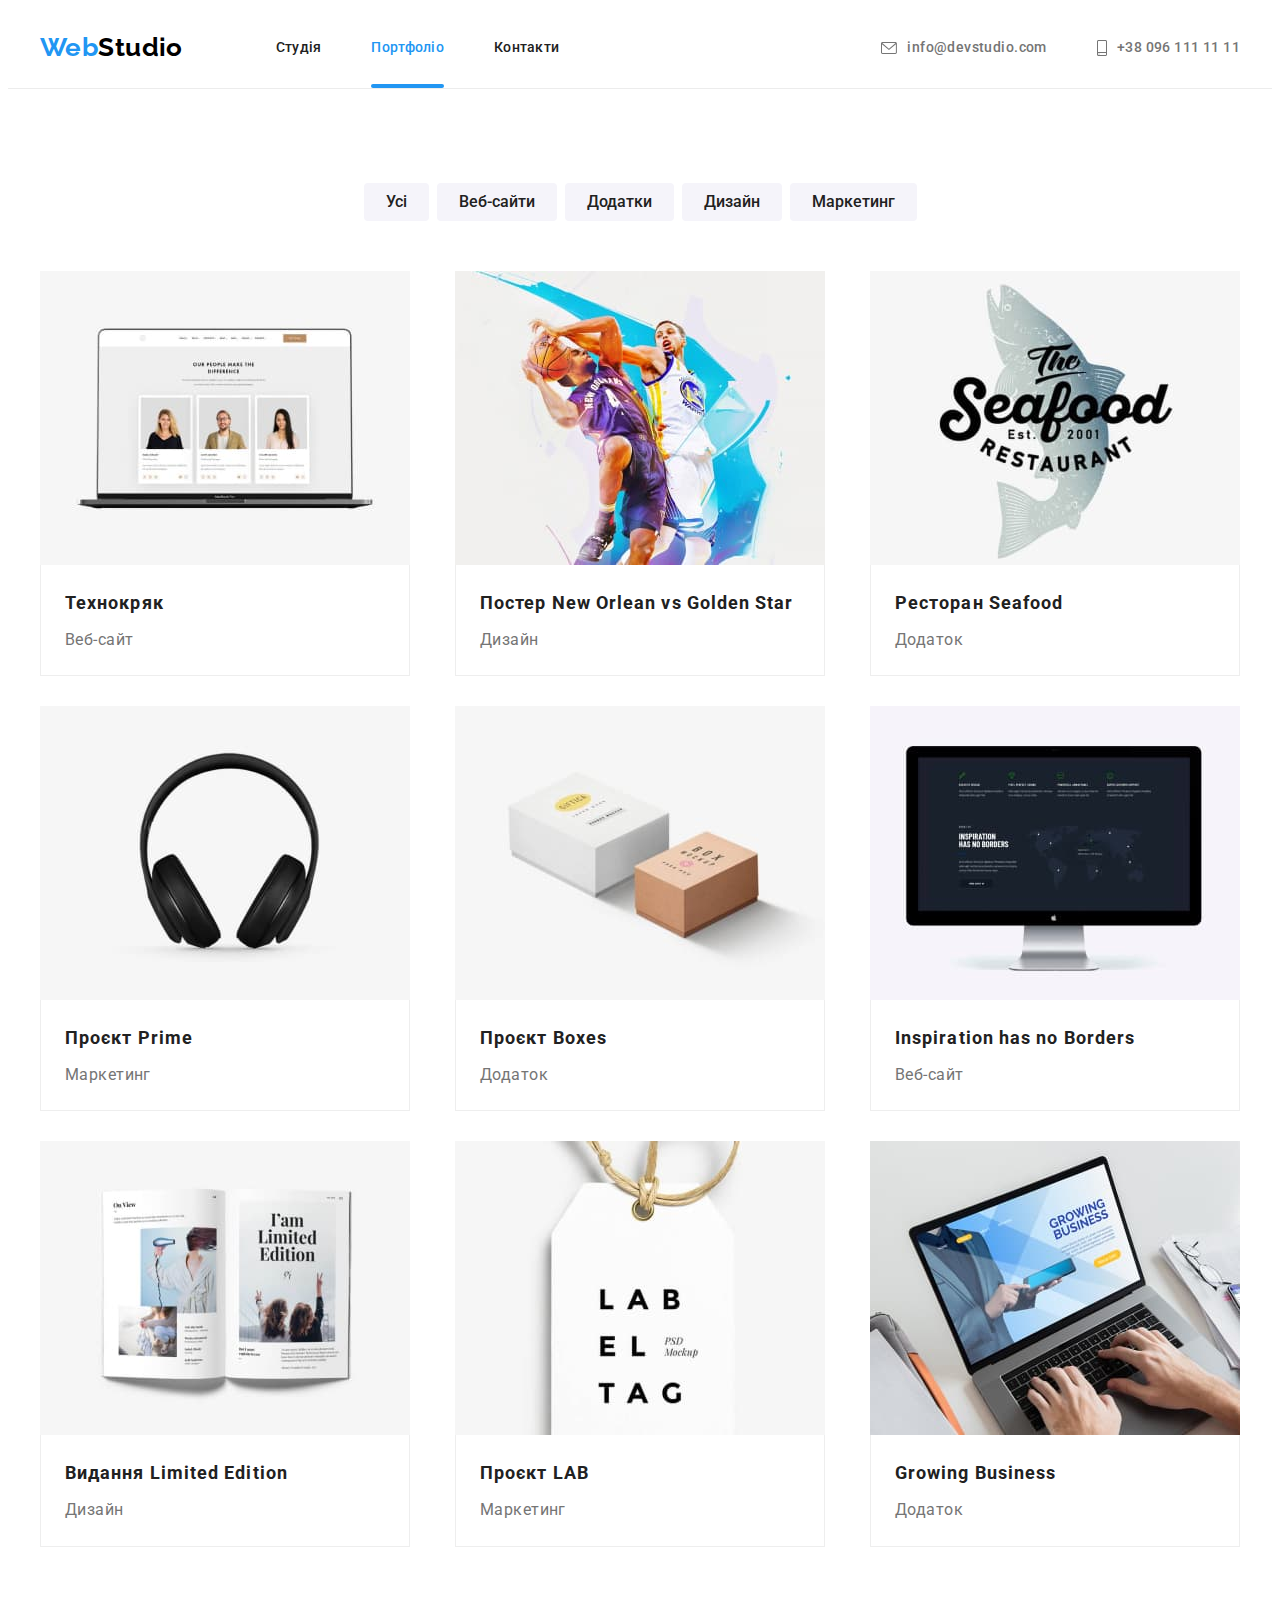
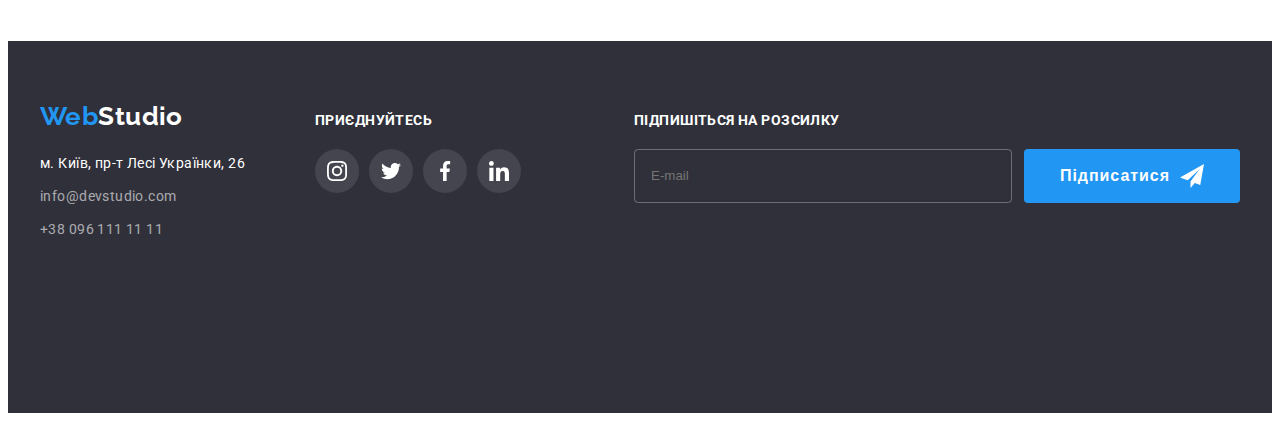
==== portfolio.html @ 254fd41e "Initial commit" ====
<!DOCTYPE html>
<html lang="uk">
<head>
    <meta charset="UTF-8">
    <meta http-equiv="X-UA-Compatible" content="IE=edge">
    <meta name="viewport" content="width=device-width, initial-scale=1.0">
    <title>Portfolio</title>
    <link rel="preconnect" href="https://fonts.googleapis.com">
    <link rel="preconnect" href="https://fonts.gstatic.com" crossorigin>
    <link href="https://fonts.googleapis.com/css2?family=Raleway:wght@700&family=Roboto:wght@400;500;700;900&display=swap"
          rel="stylesheet">
    <link rel="stylesheet" href="https://cdnjs.cloudflare.com/ajax/libs/modern-normalize/1.1.0/modern-normalize.min.css"
          integrity="sha512-wpPYUAdjBVSE4KJnH1VR1HeZfpl1ub8YT/NKx4PuQ5NmX2tKuGu6U/JRp5y+Y8XG2tV+wKQpNHVUX03MfMFn9Q=="
          crossorigin="anonymous" referrerpolicy="no-referrer" />
    <link rel="stylesheet" href="styles/styles.css">
</head>
<body>

    <!-- Шапка -->
    <header class="header">
        <div class="container header-container">
            <nav class="main-nav">
                <a class="nav-link links" href="./index.html">Web<span class="nav-logo">Studio</span></a>
                <ul class="list nav-list">
                    <li class="list-item">
                        <a class="item-link links" href="./index.html">Студія</a>
                    </li>
                    <li class="list-item">
                        <a class="item-link links link-current" href="./portfolio.html"><span class="link-blue">Портфоліо</span></a>
                    </li>
                    <li class="list-item">
                        <a class="item-link links" href="">Контакти</a>
                    </li>
                </ul>
            </nav>
            <ul class="list header-contact">
                <li class="item-contacts">
                    <a class="contacts links" href="mailto:info@devstudio.com">
                        <svg class="contact-icon" width="16" height="12">
                            <use href="./images/icons/icons.svg#envelope"></use>
                        </svg>
                        info@devstudio.com
                    </a>
                </li>
                <li class="item-contacts">
                    <a class="contacts links" href="tel:+380961111111">
                        <svg class="contact-icon" width="10" height="16">
                            <use href="./images/icons/icons.svg#smartphone"></use>
                        </svg>
                        +38 096 111 11 11
                    </a>
                </li>
            </ul>
        </div>
    </header>
    <main>
        <!-- Портфоліо -->
        <section class="section">
            <div class="container">
            <h1 class="hidden-title">Портфоліо</h1>
            <ul class="items-btn list">
                <li class="item-btn"><button type="button" class="btn-portfolio">Усі</button></li>
                <li class="item-btn"><button type="button" class="btn-portfolio">Веб-сайти</button></li>
                <li class="item-btn"><button type="button" class="btn-portfolio">Додатки</button></li>
                <li class="item-btn"><button type="button" class="btn-portfolio">Дизайн</button></li>
                <li class="item-btn"><button type="button" class="btn-portfolio">Маркетинг</button></li>
            </ul>
            <!-- Приклади робіт -->
            <ul class="items-portfolio list">
                <li class="portfolio-item">
                    <a class="link-portfolio links" href="">
                        <div class="container-img">
                     <img class="img-portfolio" src="./images/portfolio/img.jpg" alt="На ноутбуці відкритий веб-сайт, з працівниками" width="370">
                     <div class="overlay">
                        <p class="overlay-text">
                            Ресурс пропонує комплексні пропозиції з різним рівнем функціоналу та сервісів. Все це дозволить відвідувачу отримати вичерпні відомості про компанію чи приватну особу.
                        </p>
                     </div>
                     </div>
                     <div class="container-portfolio">
                     <h2 class="title-portfolio">Технокряк</h2>
                     <p class="text-portfolio">Веб-сайт</p>
                     </div>
                    </a> 
                </li>
                <li class="portfolio-item">
                    <a class="link-portfolio links" href="">
                        <div class="container-img">
                     <img class="img-portfolio" src="./images/portfolio/img-1.jpg" alt="Два баскетболиста" width="370">
                     <div class="overlay">
                        <p class="overlay-text">
                            Ресурс пропонує комплексні пропозиції з різним рівнем функціоналу та сервісів. Все це дозволить відвідувачу отримати вичерпні відомості про компанію чи приватну особу.
                        </p>
                     </div>
                     </div>
                     <div class="container-portfolio">
                         <h2 class="title-portfolio">Постер New Orlean vs Golden Star</h2>
                         <p class="text-portfolio">Дизайн</p>
                     </div>
                    </a>
                </li>
                <li class="portfolio-item">
                    <a class="link-portfolio links" href="">
                        <div class="container-img">
                     <img class="img-portfolio" src="./images/portfolio/img-2.jpg" alt="Логотип ресторана у вигляди риби"  width="370">
                     <div class="overlay">
                        <p class="overlay-text">
                            Ресурс пропонує комплексні пропозиції з різним рівнем функціоналу та сервісів. Все це дозволить відвідувачу отримати вичерпні відомості про компанію чи приватну особу.
                        </p>
                     </div>
                     </div>
                     <div class="container-portfolio">
                     <h2 class="title-portfolio">Ресторан Seafood</h2>
                     <p class="text-portfolio">Додаток</p>
                     </div>
                    </a>
                </li>
                <li class="portfolio-item">
                    <a class="link-portfolio links" href="">
                        <div class="container-img">
                     <img class="img-portfolio" src="./images/portfolio/img-3.jpg" alt="Навушники" width="370">
                     <div class="overlay">
                        <p class="overlay-text">
                            Ресурс пропонує комплексні пропозиції з різним рівнем функціоналу та сервісів. Все це дозволить відвідувачу отримати вичерпні відомості про компанію чи приватну особу.
                        </p>
                     </div>
                     </div>
                     <div class="container-portfolio">
                     <h2 class="title-portfolio">Проєкт Prime</h2>
                     <p class="text-portfolio">Маркетинг</p>
                     </div>
                    </a>
                </li>
                <li class="portfolio-item">
                    <a class="link-portfolio links" href="">
                        <div class="container-img">
                     <img class="img-portfolio" src="./images/portfolio/img-4.jpg" alt="Біла і коричнева коробочка" width="370">
                     <div class="overlay">
                        <p class="overlay-text">
                            Ресурс пропонує комплексні пропозиції з різним рівнем функціоналу та сервісів. Все це дозволить відвідувачу отримати вичерпні відомості про компанію чи приватну особу.
                        </p>
                     </div>
                     </div>
                     <div class="container-portfolio">
                     <h2 class="title-portfolio">Проєкт Boxes</h2>
                     <p class="text-portfolio">Додаток</p>
                     </div>
                    </a>
                </li>
                <li class="portfolio-item">
                    <a class="link-portfolio links" href="">
                        <div class="container-img">
                     <img class="img-portfolio" src="./images/portfolio/img-5.jpg" alt="Монітор комп'ютера" width="370">
                     <div class="overlay">
                        <p class="overlay-text">
                            Ресурс пропонує комплексні пропозиції з різним рівнем функціоналу та сервісів. Все це дозволить відвідувачу отримати вичерпні відомості про компанію чи приватну особу.
                        </p>
                     </div>
                     </div>
                     <div class="container-portfolio">
                     <h2 class="title-portfolio">Inspiration has no Borders</h2>
                     <p class="text-portfolio">Веб-сайт</p>
                     </div>
                    </a> 
                </li>
                <li class="portfolio-item">
                    <a class="link-portfolio links" href="">
                        <div class="container-img">
                     <img class="img-portfolio" src="./images/portfolio/img-6.jpg" alt="Розгорнутий журнал з жінками з довгим волоссям" width="370">
                     <div class="overlay">
                        <p class="overlay-text">
                            Ресурс пропонує комплексні пропозиції з різним рівнем функціоналу та сервісів. Все це дозволить відвідувачу отримати вичерпні відомості про компанію чи приватну особу.
                        </p>
                     </div>
                     </div>
                     <div class="container-portfolio">
                     <h2 class="title-portfolio">Видання Limited Edition</h2>
                     <p class="text-portfolio">Дизайн</p>
                     </div>
                    </a>
                </li>
                <li class="portfolio-item">
                    <a class="link-portfolio links" href="">
                        <div class="container-img">
                     <img class="img-portfolio" src="./images/portfolio/img-7.jpg" alt="Бірка з текстом" width="370">
                     <div class="overlay">
                        <p class="overlay-text">
                            Ресурс пропонує комплексні пропозиції з різним рівнем функціоналу та сервісів. Все це дозволить відвідувачу отримати вичерпні відомості про компанію чи приватну особу.
                        </p>
                     </div>
                     </div>
                     <div class="container-portfolio">
                     <h2 class="title-portfolio">Проєкт LAB</h2>
                     <p class="text-portfolio">Маркетинг</p>
                     </div>
                    </a> 
                </li>
                <li class="portfolio-item">
                    <a class="link-portfolio links" href="">
                        <div class="container-img">
                     <img class="img-portfolio" src="./images/portfolio/img-8.jpg" alt="Чоловік набирає текст на ноутбуці" width="370">
                     <div class="overlay">
                        <p class="overlay-text">
                            Ресурс пропонує комплексні пропозиції з різним рівнем функціоналу та сервісів. Все це дозволить відвідувачу отримати вичерпні відомості про компанію чи приватну особу.
                        </p>
                     </div>
                     </div>
                     <div class="container-portfolio">
                     <h2 class="title-portfolio">Growing Business</h2>
                     <p class="text-portfolio">Додаток</p>
                     </div>
                    </a>
                </li>
            </ul>
            </div>
        </section>
    </main>
    <!-- Підвал -->
    <footer class="footer">
      <div class="container container-unifying">
          <div class="footer-container">
            <a class="footer-link links" href="./index.html">Web<span class="logo-footer">Studio</span></a>
            <address class="address-footer">
              <ul class="items-footer list">
                <li class="footer-item"><a class="link-footer address links" href="https://goo.gl/maps/535pKmFVqk2q9P2UA">м.
                    Київ, пр-т Лесі Українки, 26</a></li>
                <li class="footer-item"><a class="link-footer links" href="mailto:info@devstudio.com">info@devstudio.com</a>
                </li>
                <li class="footer-item"><a class="link-footer links" href="tel:+380961111111">+38 096 111 11
                    11</a></li>
              </ul>
            </address>
          </div>
          <div class="icon-footer-container">
            <p class="text-footer">приєднуйтесь</p>
            <ul class="list footer-list-icon">
              <li class="footer-item-icon">
                <a class="link link-footer-icon" href="https://instagram.com" target="_blank" rel="noopener noreferrer"
                  aria-label="Instagram">
                  <svg class="footer-socials-icon" width="20" height="20">
                    <use href="./images/icons/icons.svg#instagram"></use>
                  </svg>
                </a>
              </li>
              <li class="footer-item-icon">
                <a class="link link-footer-icon" href="https://twitter.com" aria-label="Twitter" target="_blank"
                  rel="noopener noreferrer">
                  <svg class="footer-socials-icon" width="20" height="20">
                    <use href="./images/icons/icons.svg#twitter"></use>
                  </svg>
                </a>
              </li>
              <li class="footer-item-icon">
                <a class="link link-footer-icon" href="https://facebook.com" aria-label="Facebook" target="_blank"
                  rel="noopener noreferrer">
                  <svg class="footer-socials-icon" width="20" height="20">
                    <use href="./images/icons/icons.svg#facebook"></use>
                  </svg>
                </a>
              </li>
              <li class="footer-item-icon">
                <a class="link link-footer-icon" href="https://linkedin.com" aria-label="LinkedIn" target="_blank"
                  rel="noopener noreferrer">
                  <svg class="footer-socials-icon" width="20" height="20">
                    <use href="./images/icons/icons.svg#linkedin"></use>
                  </svg>
                </a>
              </li>
            </ul>
          </div>
          <div class="footer-subscribe">
        <p class="footer-title">Підпишіться на розсилку</p>
        <form class="footer-form">
          <input type="text" class="footer-subscribe-input" placeholder="E-mail" required="">
          <button class="button-serv-footer"> Підписатися
             <svg class="social-item" width="24" height="24">
                <use href="./images/icons/icons.svg#icon-send"></use>
              </svg>
          </button>
        </form>
      </div>
      </div>
    </footer>
</body>
</html>
---- styles/styles.css ----
:root {
      /* Color */
    --primary-text-color:#212121;
    --secondary-text-color:#757575;
    --blue-text-color:#2196F3;
    --white-text-color:#FFFFFF;
    --logo-text-color: #000000;
    --icon-text-color:#AFB1B8;
   
     /* Background-color */
    --primary-backg-color: #FFFFFF;
    --secondary-back-color: #2F303A;
    --button-backg-color: #2196F3;
    --background-color: #F5F4FA;

    --animation: 250ms cubic-bezier(0.4, 0, 0.2, 1);
}

body {
font-family: 'Roboto',
sans-serif;
    font-size: 14px;
    letter-spacing: 0.03em;
    color: var(--primary-text-color);
}
.container {
    width: 1200px;
    padding-left: 15px;
    padding-right: 15px;
    margin-left: auto;
    margin-right: auto;
    /* outline: 2px solid red;
    outline-offset: -2px; */
}
img {
    display: block;
    max-width: 100%;
    height: auto;
}
.list {
    list-style: none;
    padding: 0;
    margin: 0;
}
.links {
    text-decoration: none;
}
.hidden-title {
    position: absolute;
    width: 1px;
    height: 1px;
    margin: -1px;
    border: 0;
    padding: 0;
    white-space: nowrap;
    clip-path: inset(100%);
    clip: rect(0 0 0 0);
    overflow: hidden;
}
h1, h2, h3, p {
    margin-top: 0;
    margin-bottom: 0;
}
 
.section {
    padding-top: 94px;
    padding-bottom: 94px;
}

/* Шапка */

.header {
    border-bottom: 1px solid #ECECEC;      
}
.header-container {
    display: flex;
    align-items: center;
}
.main-nav {
    display: flex;
    align-items: center;
    gap: 93px;
}
.nav-list {
    display: flex;
    gap: 50px;
    align-items: center;
}
.header-contact {
    display: flex;
    gap: 50px;
    margin-left: auto;
}

.nav-link {
    padding-top: 24px;
    padding-bottom: 25px;

    color: var(--blue-text-color);
    font-family: 'Raleway';
    font-weight: 700;
    font-size: 26px;
    line-height: 1.19;
}
.nav-logo {
    color: var(--logo-text-color);
}
.link-blue {
    color: var(--blue-text-color);
}

.item-link {
    position: relative;
    padding-top: 32px;
    padding-bottom: 32px;

    color: var(--primary-text-color);
    font-weight: 500;
    line-height: 1.14;
    letter-spacing: 0.02em;
    transition: color var(--animation);
}
.item-link:hover,
.item-link:focus {
    color: var(--blue-text-color);
}
.link-current::after {
    content:"";
    position: absolute;
    display: block;
    left: 0;
    bottom: -1%;
    width: 100%;
    height: 4px;
    background-color: var(--button-backg-color);
    border-radius: 2px;
}

.contacts {
    display: flex;
    align-items: center;
    gap: 10px;

    color: var(--secondary-text-color);
    font-weight: 500;
    line-height: 1.14;
    transition: color var(--animation);
}
.contacts:hover,
.contacts:focus {
    color: var(--blue-text-color);
}
.contact-icon {
    fill: currentColor;
}

/* Основний контент index.html */

.sections {
    max-width: 1600px;
    height: 600px;
    margin-left: auto;
    margin-right: auto;
    background-image: linear-gradient(to right, rgba(47, 48, 58, 0.4),
     rgba(47, 48, 58, 0.4)),
     url(../images/icons/Img.jpg);
    background-repeat: no-repeat;
    background-size: cover;
    background-position: center;
     
    padding-top: 200px;
    padding-bottom: 200px;
    background-color: var(--secondary-back-color);
}
.title {
    margin-bottom: 30px;
    margin-left: auto;
    margin-right: auto;
    width: 696px;

    color: var(--white-text-color);
    font-weight: 900;
    font-size: 44px;
    line-height: 1.36;
    text-align: center;
    letter-spacing: 0.06em;
    text-transform: uppercase;
}
.button {
    display: block;
    margin: 0 auto;
    padding: 10px 32px;

    color: var(--white-text-color);
    background-color: var(--button-backg-color);
    box-shadow: 0px 4px 4px rgba(0, 0, 0, 0.15);
    border-radius: 4px;
    cursor: pointer;
    border: none;
    font-family: 'Roboto';  
    font-weight: 700;
    font-size: 16px;
    line-height: 1.87;
    letter-spacing: 0.06em;
}
/* Особливасті */

.features-list {
    display: flex;
    gap: 30px;
}
.title-features {
    margin-bottom: 10px;

    font-weight: 700;
    font-size: 14px;
    line-height: 1.14;
    text-transform: uppercase;
    }
.subtitle-features {
    color: var(--secondary-text-color);
    font-style: normal;
    line-height: 1.71;
}

.icon-features {
    display: flex;
    justify-content: center;
    align-items: center;
    background-color: var(--background-color);
    border-radius: 4px;
    width: 270px;
    height: 120px;
    margin-bottom: 30px;
}


/* Робочий процес */

.section-work-process {
    padding-top: 0px;
}

.list-work-process {
    display: flex;
    gap: 30px;
    justify-content: space-between;
}

.subject,
.subject-team {
    margin-bottom: 50px;

    font-weight: 700;
    font-size: 36px;
    line-height: 1.17;
    text-align: center;
}
.work-container {
    position: relative;
}
.work-text {
    position: absolute;
    bottom: 0;
    width: 100%;
    height: 70px;

    display: flex;
    justify-content: center;
    align-items: center;

    font-weight: 700;
    line-height: 1.14;
    text-align: center;
    text-transform: uppercase;
    color: var(--white-text-color);
    background-color: rgba(47, 48, 58, 0.8);;
}

/* Наша команда */

.list-team {
    display: flex;
    gap: 30px;
    justify-content: space-between;
}
.picture-team {
    margin-bottom: 30px;
}
.section-team {
    background-color: var(--background-color);
}
.item-team {
    background-color: var(--primary-backg-color);
    box-shadow: 0px 1px 3px rgba(0, 0, 0, 0.12), 0px 1px 1px rgba(0, 0, 0, 0.14), 0px 2px 1px rgba(0, 0, 0, 0.2);
    border-radius: 0px 0px 4px 4px;
}
.title-team {
    margin-bottom: 10px;

    font-weight: 500;
    font-size: 16px;
    line-height: 1.19;
    text-align: center;
}
.subtitle-team {
    margin-bottom: 16px;

    color: var(--secondary-text-color);
    font-size: 16px;
    line-height: 1.19;
    text-align: center;
}

.icon-team-list {
    display: flex;
    justify-content: center;
    gap: 10px;
    margin-bottom: 30px;
}
.link-team-icon {
    display: flex;
    align-items: center;
    justify-content: center;
    width: 44px;
    height: 44px;
    border-radius: 50%;
    color: var(--icon-text-color);
    background-color: var(--primary-backg-color);

    transition: color var(--animation),
    background-color var(--animation);
}
.socials-icon {
    fill: currentColor;
}
.link-team-icon:hover,
.link-team-icon:focus {
    color: var(--white-text-color);
    background-color: var(--blue-text-color);
}
/* Постійні клієнти */

.title-clients {
    font-style: normal;
    font-weight: 700;
    font-size: 36px;
    line-height: 1.16;
    text-align: center;
    margin-bottom: 50px;
}
.icon-clients-list {
    display: flex;
    justify-content: center;
    gap: 30px;
}
.link-clients-icon {
    display: flex;
    align-items: center;
    justify-content: center;
    width: 170px;
    height: 92px;
    border: 1px solid;
    border-radius: 4px;
    color: var(--icon-text-color);
    background-color: var(--primary-backg-color);
    transition: color var(--animation);
}
.logo-icon {
    fill: currentColor;
}
.link-clients-icon:hover,
.link-clients-icon:focus {
    color: var(--button-backg-color);
}


/* Основний контент portfolio.html */

.container-portfolio {
    padding: 20px 24px;
    border-left: 1px solid #EEEEEE;
    border-right: 1px solid #EEEEEE;
    border-bottom: 1px solid #EEEEEE;
}
.items-btn {
    display: flex;
    justify-content: center;
    gap: 8px;
    margin-bottom: 50px;
}
.items-portfolio {
    display: flex;
    flex-wrap: wrap;
    justify-content: space-between;
    gap: 30px;
}
.btn-portfolio {
    padding: 6px 22px;

    color: var(--primary-text-color);
    background-color: var(--background-color);
    font-family: 'Roboto';
    font-weight: 500;
    font-size: 16px;
    line-height: 1.6;
    border-radius: 4px;
    cursor: pointer;
    border: none;
    transition: color var(--animation),
    background-color var(--animation),
    box-shadow var(--animation);
}
.btn-portfolio:hover,
.btn-portfolio:focus {
    color: var(--white-text-color);
    background-color: var(--button-backg-color);
    box-shadow: 0px 3px 1px rgba(0, 0, 0, 0.1), 0px 1px 2px rgba(0, 0, 0, 0.08), 0px 2px 2px rgba(0, 0, 0, 0.12);
}
.title-portfolio {
    margin-bottom: 4px;

    color: var(--primary-text-color);
    font-weight: 700;
    font-size: 18px;
    line-height: 2;
    letter-spacing: 0.06em;
}
.text-portfolio {
    color: var(--secondary-text-color);
    font-size: 16px;
    line-height: 1.9;
}
.link-portfolio {
    display: block;
    transition: box-shadow var(--animation);
}
.link-portfolio:hover,
.link-portfolio:focus {
    box-shadow: 0px 1px 1px rgba(0, 0, 0, 0.12), 0px 4px 4px rgba(0, 0, 0, 0.06), 1px 4px 6px rgba(0, 0, 0, 0.16);
}

.container-img {
    position: relative;
    overflow: hidden;
}
.overlay {
    position: absolute;
    top: 0;
    left: 0;
    transform: translateY(100%);

    width: 100%;
    height: 100%;
    display: flex;
    align-items: center;
    justify-content: center;
    padding: 63px 24px;
    background-color: rgba(33, 150, 243, 0.9);

    transition: transform var(--animation);
}
.overlay-text {
    font-size: 18px;
    line-height: 1.55;
    color: var(--white-text-color);
}
.link-portfolio:hover .overlay {
    transform: translateY(0);
}

 /* Підвал */

 .items-footer {
     margin-top: 20px;
 }
 .footer-item:not(:last-child) {
     margin-bottom: 9px;
 }
.footer {
    max-width: 1600px;
    height: 252px;
    margin-left: auto;
    margin-right: auto;

    background-color: var(--secondary-back-color);
    padding-top: 60px;
    padding-bottom: 60px;
}
.footer-link {
    color: var(--blue-text-color);
    font-family: 'Raleway';
    font-weight: 700;
    font-size: 26px;
    line-height: 1.19;
}
.logo-footer {
    color: var(--white-text-color);
}
.link-footer {
    color: rgba(255, 255, 255, 0.6);
    font-style: normal;
    line-height: 1.71;
    transition: color var(--animation);
}
.link-footer:hover,
.link-footer:focus {
    color: var(--blue-text-color);
}
.address {
    color: var(--white-text-color);
}

.text-footer {
    margin-bottom: 20px;
    font-weight: 700;
    line-height: 1.14;
    text-transform: uppercase;
    color: var(--white-text-color);
}
.footer-list-icon {
    display: flex;
    gap: 10px;
}
.container-unifying {
    display: flex;
    align-items: baseline;
}
.footer-container {
    margin-right: 70px;
}
.footer-subscribe {
    margin-left: auto;
}

/* icon контейнер-підвал */
.link-footer-icon {
    display: flex;
    align-items: center;
    justify-content: center;
    width: 44px;
    height: 44px;
    border-radius: 50%;
    color: var(--white-text-color);
    background-color: rgba(255, 255, 255, 0.1);

    transition: background-color var(--animation);
}
.footer-socials-icon {
    fill: currentColor;
}
.link-footer-icon:hover,
.link-footer-icon:focus {
    background-color: var(--blue-text-color);
}

/* контейнер підписки, форма */
.footer-title {
    font-weight: 700;
    font-size: 14px;
    line-height: 1.14;
    text-transform: uppercase;
    color: var(--white-text-color);
    margin-bottom: 20px;
}
.footer-form {
    display: flex;
    gap: 12px;
}
.footer-subscribe-input {
    width: 358px;
    height: 50px;
    padding-left: 16px;
    color: rgba(255, 255, 255, 0.6);
    background-color: inherit;
    border: 1px solid rgba(255, 255, 255, 0.3);
    border-radius: 4px;
}
.button-serv-footer {
    display: flex;
    align-items: center;
    justify-content: center;
    gap: 10px;
    padding: 10px 32px;
    margin: 0 auto;
    background-color: var(--button-backg-color);
    color: var(--white-text-color);
    font-weight: 700;
    font-size: 16px;
    line-height: 1.87;
    cursor: pointer;
    border: none;
    border-radius: 4px;
    min-width: 216px;
    letter-spacing: 0.06em;
}
.social-item {
    fill: currentColor;
}

/* Backdrop, modal */
.backdrop {
    position: fixed;
    top: 0;
    left: 0;
    z-index: 10;
    opacity: 1;
    transform: translateY(0%);

    width: 100%;
    height: 100%;

    background: rgba(0, 0, 0, 0.2);
    visibility: visible;
    transition: opacity 500ms linear, visibility 500ms linear,
        transform 500ms linear;
}
.backdrop.is-hidden {
opacity: 0;
pointer-events: none;
visibility: hidden;
transform: translateY(-100%);
}

.modal {
    position: absolute;
    top: 50%;
    left: 50%;
    transform: translate(-50%, -50%);

    min-width: 528px;
    min-height: 581px;
    padding: 40px;

    background-color: var(--primary-backg-color);
    box-shadow: 0px 1px 3px rgba(0, 0, 0, 0.12), 0px 1px 1px rgba(0, 0, 0, 0.14), 0px 2px 1px rgba(0, 0, 0, 0.2);
    border-radius: 4px;
}
.modal-btn {
    position: absolute;
    top: 8px;
    right: 8px;
    display: flex;
    align-items: center;
    justify-content: center;
    width: 30px;
    height: 30px;
    border-radius: 50%;
    border: 1px solid rgba(0, 0, 0, 0.1);
    background-color: var(--primary-backg-color);
    cursor: pointer;
    transition: color var(--animation);
}
.modal-btn:hover {
    color: var(--blue-text-color);
}
.close-icon {
    fill: currentColor;
}

/* Форми */
.register-form-title {
    display: block;
    font-weight: 700;
    font-size: 20px;
    line-height: 1.15;
    text-align: center;
    margin-bottom: 12px;
}
.register-form-group {
    margin-bottom: 20px;
}
.register-form-field {
    position: relative;
    display: block;
    margin-bottom: 10px;
}
.register-form-label {
    display: block;
    font-weight: 400;
    font-size: 12px;
    line-height: 1.17;
    letter-spacing: 0.01em;
    color: var(--secondary-text-color);
}
.register-form-input {
    width: 100%;
    height: 40px;
    padding-left: 42px;
    padding-right: 42px;
    margin-top: 4px;
    border: 1px solid rgba(33, 33, 33, 0.2);
    border-radius: 4px;
    outline: transparent;
    transition: border-color 250ms cubic-bezier(0.4, 0, 0.2, 1);
}
.register-form-input:focus,
.register-form-input:hover {
    border-color: var(--button-backg-color);
}
.register-form-input:hover+.register-form-icon {
    fill: var(--button-backg-color);
}
.register-form-input:focus+.register-form-icon {
    fill: var(--button-backg-color);
}
.register-form-icon {
    position: absolute;
    top: 65%;
    left: 10px;
    transform: translateY(-50%);
    transition: fill 250ms cubic-bezier(0.4, 0, 0.2, 1);
}
.register-form-heading {
    display: block;
    margin-bottom: 4px;
    font-weight: 400;
    font-size: 12px;
    line-height: 1.17;
    letter-spacing: 0.01em;
    color: var(--secondary-text-color);
}
.register-form-message {
    display: block;
    width: 100%;
    height: 120px;
    padding: 18px;
    resize: none;
    outline: transparent;
    border: 1px solid rgba(33, 33, 33, 0.2);
    border-radius: 4px;
    font-size: 12px;
    transition: border-color 250ms cubic-bezier(0.4, 0, 0.2, 1);
}
.register-form-message:focus,
.register-form-message:hover {
    border-color: var(--button-backg-color)
}

.register-form-agreement {
    display: flex;
    align-items: center;
    justify-content: center;
    gap: 8px;
    margin-bottom: 30px;
}
.icon-checked {
    opacity: 0;
    transition: opacity 250ms cubic-bezier(0.4, 0, 0.2, 1);
}
.register-form-checkbox:checked+.register-form-icons .icon-checked {
    opacity: 1;
}

.icon-unchecked {
    opacity: 1;
    transition: opacity 250ms cubic-bezier(0.4, 0, 0.2, 1);
}
.register-form-checkbox:checked+.register-form-icons .icon-unchecked {
    opacity: 0;
}
.register-form-desc {
    font-weight: 400;
    font-size: 14px;
    line-height: 1.71;
    letter-spacing: 0.03em;
    color: var(--secondary-text-color)
}
.register-form-link {
    color: var(--blue-text-color)
}

.button-server {
    display: block;
    padding: 10px 52px;
    margin: 0 auto;
    font-family: inherit;
    background-color: var(--button-backg-color);
    color: var(--white-text-color);
    font-weight: 700;
    font-size: 16px;
    line-height: 1.87;
    cursor: pointer;
    border: none;
    border-radius: 4px;
    min-width: 200px;
    align-items: center;
    letter-spacing: 0.06em;
}
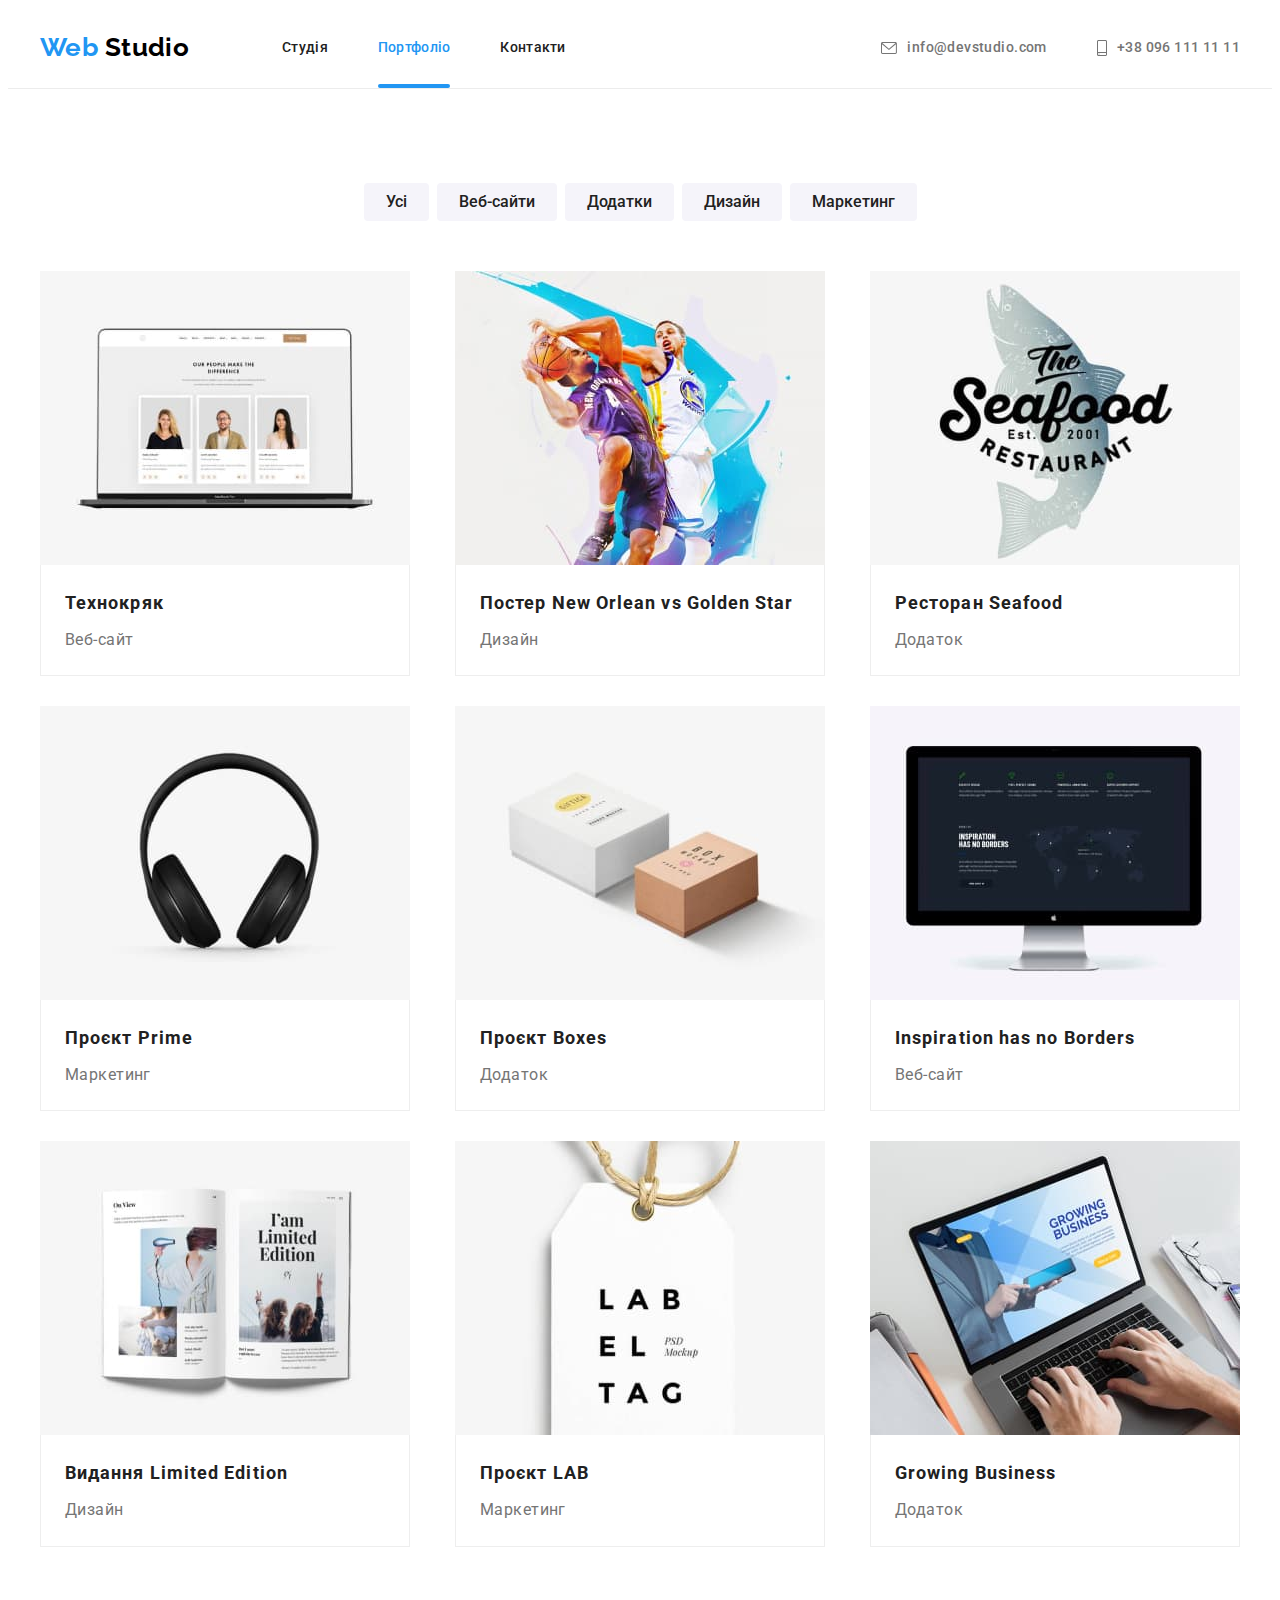
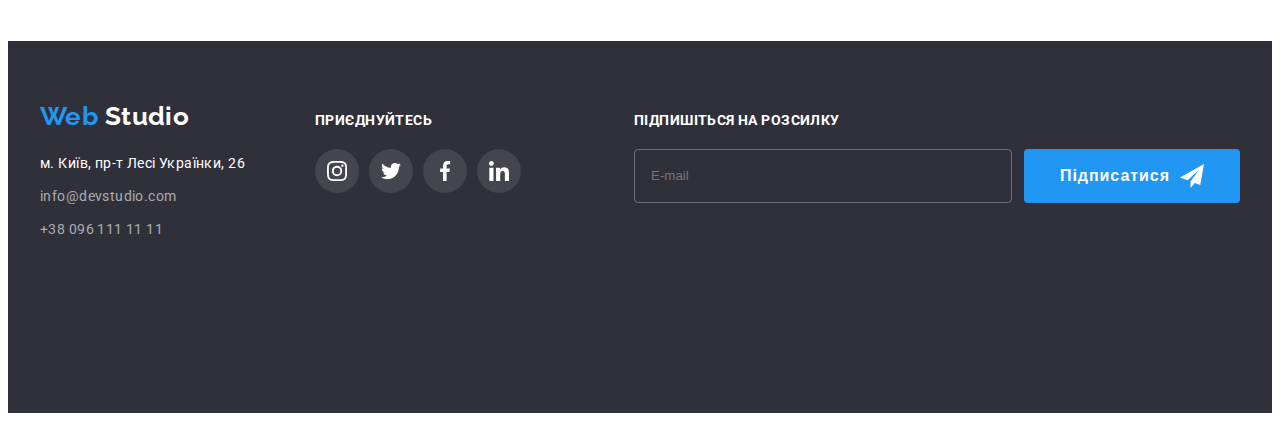
==== commit 267f05be: "hw-7 виправлення" ====
--- a/portfolio.html
+++ b/portfolio.html
@@ -1,285 +1,357 @@
 <!DOCTYPE html>
 <html lang="uk">
-<head>
-    <meta charset="UTF-8">
-    <meta http-equiv="X-UA-Compatible" content="IE=edge">
-    <meta name="viewport" content="width=device-width, initial-scale=1.0">
-    <title>Portfolio</title>
-    <link rel="preconnect" href="https://fonts.googleapis.com">
-    <link rel="preconnect" href="https://fonts.gstatic.com" crossorigin>
-    <link href="https://fonts.googleapis.com/css2?family=Raleway:wght@700&family=Roboto:wght@400;500;700;900&display=swap"
-          rel="stylesheet">
-    <link rel="stylesheet" href="https://cdnjs.cloudflare.com/ajax/libs/modern-normalize/1.1.0/modern-normalize.min.css"
-          integrity="sha512-wpPYUAdjBVSE4KJnH1VR1HeZfpl1ub8YT/NKx4PuQ5NmX2tKuGu6U/JRp5y+Y8XG2tV+wKQpNHVUX03MfMFn9Q=="
-          crossorigin="anonymous" referrerpolicy="no-referrer" />
-    <link rel="stylesheet" href="styles/styles.css">
-</head>
-<body>
-
-    <!-- Шапка -->
-    <header class="header">
-        <div class="container header-container">
-            <nav class="main-nav">
-                <a class="nav-link links" href="./index.html">Web<span class="nav-logo">Studio</span></a>
-                <ul class="list nav-list">
-                    <li class="list-item">
-                        <a class="item-link links" href="./index.html">Студія</a>
-                    </li>
-                    <li class="list-item">
-                        <a class="item-link links link-current" href="./portfolio.html"><span class="link-blue">Портфоліо</span></a>
-                    </li>
-                    <li class="list-item">
-                        <a class="item-link links" href="">Контакти</a>
-                    </li>
-                </ul>
-            </nav>
-            <ul class="list header-contact">
-                <li class="item-contacts">
-                    <a class="contacts links" href="mailto:info@devstudio.com">
-                        <svg class="contact-icon" width="16" height="12">
-                            <use href="./images/icons/icons.svg#envelope"></use>
-                        </svg>
-                        info@devstudio.com
-                    </a>
-                </li>
-                <li class="item-contacts">
-                    <a class="contacts links" href="tel:+380961111111">
-                        <svg class="contact-icon" width="10" height="16">
-                            <use href="./images/icons/icons.svg#smartphone"></use>
-                        </svg>
-                        +38 096 111 11 11
-                    </a>
-                </li>
-            </ul>
-        </div>
-    </header>
-    <main>
-        <!-- Портфоліо -->
-        <section class="section">
-            <div class="container">
-            <h1 class="hidden-title">Портфоліо</h1>
-            <ul class="items-btn list">
-                <li class="item-btn"><button type="button" class="btn-portfolio">Усі</button></li>
-                <li class="item-btn"><button type="button" class="btn-portfolio">Веб-сайти</button></li>
-                <li class="item-btn"><button type="button" class="btn-portfolio">Додатки</button></li>
-                <li class="item-btn"><button type="button" class="btn-portfolio">Дизайн</button></li>
-                <li class="item-btn"><button type="button" class="btn-portfolio">Маркетинг</button></li>
-            </ul>
-            <!-- Приклади робіт -->
-            <ul class="items-portfolio list">
-                <li class="portfolio-item">
-                    <a class="link-portfolio links" href="">
-                        <div class="container-img">
-                     <img class="img-portfolio" src="./images/portfolio/img.jpg" alt="На ноутбуці відкритий веб-сайт, з працівниками" width="370">
-                     <div class="overlay">
-                        <p class="overlay-text">
-                            Ресурс пропонує комплексні пропозиції з різним рівнем функціоналу та сервісів. Все це дозволить відвідувачу отримати вичерпні відомості про компанію чи приватну особу.
-                        </p>
-                     </div>
-                     </div>
-                     <div class="container-portfolio">
-                     <h2 class="title-portfolio">Технокряк</h2>
-                     <p class="text-portfolio">Веб-сайт</p>
-                     </div>
-                    </a> 
-                </li>
-                <li class="portfolio-item">
-                    <a class="link-portfolio links" href="">
-                        <div class="container-img">
-                     <img class="img-portfolio" src="./images/portfolio/img-1.jpg" alt="Два баскетболиста" width="370">
-                     <div class="overlay">
-                        <p class="overlay-text">
-                            Ресурс пропонує комплексні пропозиції з різним рівнем функціоналу та сервісів. Все це дозволить відвідувачу отримати вичерпні відомості про компанію чи приватну особу.
-                        </p>
-                     </div>
-                     </div>
-                     <div class="container-portfolio">
-                         <h2 class="title-portfolio">Постер New Orlean vs Golden Star</h2>
-                         <p class="text-portfolio">Дизайн</p>
-                     </div>
-                    </a>
-                </li>
-                <li class="portfolio-item">
-                    <a class="link-portfolio links" href="">
-                        <div class="container-img">
-                     <img class="img-portfolio" src="./images/portfolio/img-2.jpg" alt="Логотип ресторана у вигляди риби"  width="370">
-                     <div class="overlay">
-                        <p class="overlay-text">
-                            Ресурс пропонує комплексні пропозиції з різним рівнем функціоналу та сервісів. Все це дозволить відвідувачу отримати вичерпні відомості про компанію чи приватну особу.
-                        </p>
-                     </div>
-                     </div>
-                     <div class="container-portfolio">
-                     <h2 class="title-portfolio">Ресторан Seafood</h2>
-                     <p class="text-portfolio">Додаток</p>
-                     </div>
-                    </a>
-                </li>
-                <li class="portfolio-item">
-                    <a class="link-portfolio links" href="">
-                        <div class="container-img">
-                     <img class="img-portfolio" src="./images/portfolio/img-3.jpg" alt="Навушники" width="370">
-                     <div class="overlay">
-                        <p class="overlay-text">
-                            Ресурс пропонує комплексні пропозиції з різним рівнем функціоналу та сервісів. Все це дозволить відвідувачу отримати вичерпні відомості про компанію чи приватну особу.
-                        </p>
-                     </div>
-                     </div>
-                     <div class="container-portfolio">
-                     <h2 class="title-portfolio">Проєкт Prime</h2>
-                     <p class="text-portfolio">Маркетинг</p>
-                     </div>
-                    </a>
-                </li>
-                <li class="portfolio-item">
-                    <a class="link-portfolio links" href="">
-                        <div class="container-img">
-                     <img class="img-portfolio" src="./images/portfolio/img-4.jpg" alt="Біла і коричнева коробочка" width="370">
-                     <div class="overlay">
-                        <p class="overlay-text">
-                            Ресурс пропонує комплексні пропозиції з різним рівнем функціоналу та сервісів. Все це дозволить відвідувачу отримати вичерпні відомості про компанію чи приватну особу.
-                        </p>
-                     </div>
-                     </div>
-                     <div class="container-portfolio">
-                     <h2 class="title-portfolio">Проєкт Boxes</h2>
-                     <p class="text-portfolio">Додаток</p>
-                     </div>
-                    </a>
-                </li>
-                <li class="portfolio-item">
-                    <a class="link-portfolio links" href="">
-                        <div class="container-img">
-                     <img class="img-portfolio" src="./images/portfolio/img-5.jpg" alt="Монітор комп'ютера" width="370">
-                     <div class="overlay">
-                        <p class="overlay-text">
-                            Ресурс пропонує комплексні пропозиції з різним рівнем функціоналу та сервісів. Все це дозволить відвідувачу отримати вичерпні відомості про компанію чи приватну особу.
-                        </p>
-                     </div>
-                     </div>
-                     <div class="container-portfolio">
-                     <h2 class="title-portfolio">Inspiration has no Borders</h2>
-                     <p class="text-portfolio">Веб-сайт</p>
-                     </div>
-                    </a> 
-                </li>
-                <li class="portfolio-item">
-                    <a class="link-portfolio links" href="">
-                        <div class="container-img">
-                     <img class="img-portfolio" src="./images/portfolio/img-6.jpg" alt="Розгорнутий журнал з жінками з довгим волоссям" width="370">
-                     <div class="overlay">
-                        <p class="overlay-text">
-                            Ресурс пропонує комплексні пропозиції з різним рівнем функціоналу та сервісів. Все це дозволить відвідувачу отримати вичерпні відомості про компанію чи приватну особу.
-                        </p>
-                     </div>
-                     </div>
-                     <div class="container-portfolio">
-                     <h2 class="title-portfolio">Видання Limited Edition</h2>
-                     <p class="text-portfolio">Дизайн</p>
-                     </div>
-                    </a>
-                </li>
-                <li class="portfolio-item">
-                    <a class="link-portfolio links" href="">
-                        <div class="container-img">
-                     <img class="img-portfolio" src="./images/portfolio/img-7.jpg" alt="Бірка з текстом" width="370">
-                     <div class="overlay">
-                        <p class="overlay-text">
-                            Ресурс пропонує комплексні пропозиції з різним рівнем функціоналу та сервісів. Все це дозволить відвідувачу отримати вичерпні відомості про компанію чи приватну особу.
-                        </p>
-                     </div>
-                     </div>
-                     <div class="container-portfolio">
-                     <h2 class="title-portfolio">Проєкт LAB</h2>
-                     <p class="text-portfolio">Маркетинг</p>
-                     </div>
-                    </a> 
-                </li>
-                <li class="portfolio-item">
-                    <a class="link-portfolio links" href="">
-                        <div class="container-img">
-                     <img class="img-portfolio" src="./images/portfolio/img-8.jpg" alt="Чоловік набирає текст на ноутбуці" width="370">
-                     <div class="overlay">
-                        <p class="overlay-text">
-                            Ресурс пропонує комплексні пропозиції з різним рівнем функціоналу та сервісів. Все це дозволить відвідувачу отримати вичерпні відомості про компанію чи приватну особу.
-                        </p>
-                     </div>
-                     </div>
-                     <div class="container-portfolio">
-                     <h2 class="title-portfolio">Growing Business</h2>
-                     <p class="text-portfolio">Додаток</p>
-                     </div>
-                    </a>
-                </li>
-            </ul>
-            </div>
-        </section>
-    </main>
-    <!-- Підвал -->
-    <footer class="footer">
-      <div class="container container-unifying">
-          <div class="footer-container">
-            <a class="footer-link links" href="./index.html">Web<span class="logo-footer">Studio</span></a>
-            <address class="address-footer">
-              <ul class="items-footer list">
-                <li class="footer-item"><a class="link-footer address links" href="https://goo.gl/maps/535pKmFVqk2q9P2UA">м.
-                    Київ, пр-т Лесі Українки, 26</a></li>
-                <li class="footer-item"><a class="link-footer links" href="mailto:info@devstudio.com">info@devstudio.com</a>
-                </li>
-                <li class="footer-item"><a class="link-footer links" href="tel:+380961111111">+38 096 111 11
-                    11</a></li>
-              </ul>
-            </address>
-          </div>
-          <div class="icon-footer-container">
-            <p class="text-footer">приєднуйтесь</p>
-            <ul class="list footer-list-icon">
-              <li class="footer-item-icon">
-                <a class="link link-footer-icon" href="https://instagram.com" target="_blank" rel="noopener noreferrer"
-                  aria-label="Instagram">
-                  <svg class="footer-socials-icon" width="20" height="20">
-                    <use href="./images/icons/icons.svg#instagram"></use>
-                  </svg>
-                </a>
-              </li>
-              <li class="footer-item-icon">
-                <a class="link link-footer-icon" href="https://twitter.com" aria-label="Twitter" target="_blank"
-                  rel="noopener noreferrer">
-                  <svg class="footer-socials-icon" width="20" height="20">
-                    <use href="./images/icons/icons.svg#twitter"></use>
-                  </svg>
-                </a>
-              </li>
-              <li class="footer-item-icon">
-                <a class="link link-footer-icon" href="https://facebook.com" aria-label="Facebook" target="_blank"
-                  rel="noopener noreferrer">
-                  <svg class="footer-socials-icon" width="20" height="20">
-                    <use href="./images/icons/icons.svg#facebook"></use>
-                  </svg>
-                </a>
-              </li>
-              <li class="footer-item-icon">
-                <a class="link link-footer-icon" href="https://linkedin.com" aria-label="LinkedIn" target="_blank"
-                  rel="noopener noreferrer">
-                  <svg class="footer-socials-icon" width="20" height="20">
-                    <use href="./images/icons/icons.svg#linkedin"></use>
-                  </svg>
-                </a>
-              </li>
-            </ul>
-          </div>
-          <div class="footer-subscribe">
-        <p class="footer-title">Підпишіться на розсилку</p>
-        <form class="footer-form">
-          <input type="text" class="footer-subscribe-input" placeholder="E-mail" required="">
-          <button class="button-serv-footer"> Підписатися
-             <svg class="social-item" width="24" height="24">
-                <use href="./images/icons/icons.svg#icon-send"></use>
-              </svg>
-          </button>
-        </form>
-      </div>
-      </div>
-    </footer>
-</body>
-</html>+	<head>
+		<meta charset="UTF-8" />
+		<meta http-equiv="X-UA-Compatible" content="IE=edge" />
+		<meta name="viewport" content="width=device-width, initial-scale=1.0" />
+		<title>Portfolio</title>
+		<link rel="preconnect" href="https://fonts.googleapis.com" />
+		<link rel="preconnect" href="https://fonts.gstatic.com" crossorigin />
+		<link
+			href="https://fonts.googleapis.com/css2?family=Raleway:wght@700&family=Roboto:wght@400;500;700;900&display=swap"
+			rel="stylesheet"
+		/>
+		<link
+			rel="stylesheet"
+			href="https://cdnjs.cloudflare.com/ajax/libs/modern-normalize/1.1.0/modern-normalize.min.css"
+			integrity="sha512-wpPYUAdjBVSE4KJnH1VR1HeZfpl1ub8YT/NKx4PuQ5NmX2tKuGu6U/JRp5y+Y8XG2tV+wKQpNHVUX03MfMFn9Q=="
+			crossorigin="anonymous"
+			referrerpolicy="no-referrer"
+		/>
+		<link rel="stylesheet" href="./css/main.min.css" />
+		<link rel="stylesheet" href="styles/styles.css" />
+	</head>
+	<body>
+		<!-- Шапка -->
+		<header class="header">
+			<div class="container header-container">
+				<nav class="main-nav">
+					<a class="nav-link links" href="./index.html">
+						Web
+						<span class="nav-logo">Studio</span>
+					</a>
+					<ul class="list nav-list">
+						<li class="list-item">
+							<a class="item-link links" href="./index.html">Студія</a>
+						</li>
+						<li class="list-item">
+							<a class="item-link links link-current" href="./portfolio.html">
+								<span class="link-blue">Портфоліо</span>
+							</a>
+						</li>
+						<li class="list-item">
+							<a class="item-link links" href="">Контакти</a>
+						</li>
+					</ul>
+				</nav>
+				<ul class="list header-contact">
+					<li class="item-contacts">
+						<a class="contacts links" href="mailto:info@devstudio.com">
+							<svg class="contact-icon" width="16" height="12">
+								<use href="./images/icons/icons.svg#envelope"></use>
+							</svg>
+							info@devstudio.com
+						</a>
+					</li>
+					<li class="item-contacts">
+						<a class="contacts links" href="tel:+380961111111">
+							<svg class="contact-icon" width="10" height="16">
+								<use href="./images/icons/icons.svg#smartphone"></use>
+							</svg>
+							+38 096 111 11 11
+						</a>
+					</li>
+				</ul>
+			</div>
+		</header>
+		<main>
+			<!-- Портфоліо -->
+			<section class="section">
+				<div class="container">
+					<h1 class="hidden-title">Портфоліо</h1>
+					<ul class="items-btn list">
+						<li class="item-btn"><button type="button" class="btn-portfolio">Усі</button></li>
+						<li class="item-btn"><button type="button" class="btn-portfolio">Веб-сайти</button></li>
+						<li class="item-btn"><button type="button" class="btn-portfolio">Додатки</button></li>
+						<li class="item-btn"><button type="button" class="btn-portfolio">Дизайн</button></li>
+						<li class="item-btn"><button type="button" class="btn-portfolio">Маркетинг</button></li>
+					</ul>
+					<!-- Приклади робіт -->
+					<ul class="items-portfolio list">
+						<li class="portfolio-item">
+							<a class="link-portfolio links" href="">
+								<div class="container-img">
+									<img
+										class="img-portfolio"
+										src="./images/portfolio/img.jpg"
+										alt="На ноутбуці відкритий веб-сайт, з працівниками"
+										width="370"
+									/>
+									<div class="overlay">
+										<p class="overlay-text">
+											Ресурс пропонує комплексні пропозиції з різним рівнем функціоналу та сервісів. Все це дозволить
+											відвідувачу отримати вичерпні відомості про компанію чи приватну особу.
+										</p>
+									</div>
+								</div>
+								<div class="container-portfolio">
+									<h2 class="title-portfolio">Технокряк</h2>
+									<p class="text-portfolio">Веб-сайт</p>
+								</div>
+							</a>
+						</li>
+						<li class="portfolio-item">
+							<a class="link-portfolio links" href="">
+								<div class="container-img">
+									<img class="img-portfolio" src="./images/portfolio/img-1.jpg" alt="Два баскетболиста" width="370" />
+									<div class="overlay">
+										<p class="overlay-text">
+											Ресурс пропонує комплексні пропозиції з різним рівнем функціоналу та сервісів. Все це дозволить
+											відвідувачу отримати вичерпні відомості про компанію чи приватну особу.
+										</p>
+									</div>
+								</div>
+								<div class="container-portfolio">
+									<h2 class="title-portfolio">Постер New Orlean vs Golden Star</h2>
+									<p class="text-portfolio">Дизайн</p>
+								</div>
+							</a>
+						</li>
+						<li class="portfolio-item">
+							<a class="link-portfolio links" href="">
+								<div class="container-img">
+									<img
+										class="img-portfolio"
+										src="./images/portfolio/img-2.jpg"
+										alt="Логотип ресторана у вигляди риби"
+										width="370"
+									/>
+									<div class="overlay">
+										<p class="overlay-text">
+											Ресурс пропонує комплексні пропозиції з різним рівнем функціоналу та сервісів. Все це дозволить
+											відвідувачу отримати вичерпні відомості про компанію чи приватну особу.
+										</p>
+									</div>
+								</div>
+								<div class="container-portfolio">
+									<h2 class="title-portfolio">Ресторан Seafood</h2>
+									<p class="text-portfolio">Додаток</p>
+								</div>
+							</a>
+						</li>
+						<li class="portfolio-item">
+							<a class="link-portfolio links" href="">
+								<div class="container-img">
+									<img class="img-portfolio" src="./images/portfolio/img-3.jpg" alt="Навушники" width="370" />
+									<div class="overlay">
+										<p class="overlay-text">
+											Ресурс пропонує комплексні пропозиції з різним рівнем функціоналу та сервісів. Все це дозволить
+											відвідувачу отримати вичерпні відомості про компанію чи приватну особу.
+										</p>
+									</div>
+								</div>
+								<div class="container-portfolio">
+									<h2 class="title-portfolio">Проєкт Prime</h2>
+									<p class="text-portfolio">Маркетинг</p>
+								</div>
+							</a>
+						</li>
+						<li class="portfolio-item">
+							<a class="link-portfolio links" href="">
+								<div class="container-img">
+									<img
+										class="img-portfolio"
+										src="./images/portfolio/img-4.jpg"
+										alt="Біла і коричнева коробочка"
+										width="370"
+									/>
+									<div class="overlay">
+										<p class="overlay-text">
+											Ресурс пропонує комплексні пропозиції з різним рівнем функціоналу та сервісів. Все це дозволить
+											відвідувачу отримати вичерпні відомості про компанію чи приватну особу.
+										</p>
+									</div>
+								</div>
+								<div class="container-portfolio">
+									<h2 class="title-portfolio">Проєкт Boxes</h2>
+									<p class="text-portfolio">Додаток</p>
+								</div>
+							</a>
+						</li>
+						<li class="portfolio-item">
+							<a class="link-portfolio links" href="">
+								<div class="container-img">
+									<img class="img-portfolio" src="./images/portfolio/img-5.jpg" alt="Монітор комп'ютера" width="370" />
+									<div class="overlay">
+										<p class="overlay-text">
+											Ресурс пропонує комплексні пропозиції з різним рівнем функціоналу та сервісів. Все це дозволить
+											відвідувачу отримати вичерпні відомості про компанію чи приватну особу.
+										</p>
+									</div>
+								</div>
+								<div class="container-portfolio">
+									<h2 class="title-portfolio">Inspiration has no Borders</h2>
+									<p class="text-portfolio">Веб-сайт</p>
+								</div>
+							</a>
+						</li>
+						<li class="portfolio-item">
+							<a class="link-portfolio links" href="">
+								<div class="container-img">
+									<img
+										class="img-portfolio"
+										src="./images/portfolio/img-6.jpg"
+										alt="Розгорнутий журнал з жінками з довгим волоссям"
+										width="370"
+									/>
+									<div class="overlay">
+										<p class="overlay-text">
+											Ресурс пропонує комплексні пропозиції з різним рівнем функціоналу та сервісів. Все це дозволить
+											відвідувачу отримати вичерпні відомості про компанію чи приватну особу.
+										</p>
+									</div>
+								</div>
+								<div class="container-portfolio">
+									<h2 class="title-portfolio">Видання Limited Edition</h2>
+									<p class="text-portfolio">Дизайн</p>
+								</div>
+							</a>
+						</li>
+						<li class="portfolio-item">
+							<a class="link-portfolio links" href="">
+								<div class="container-img">
+									<img class="img-portfolio" src="./images/portfolio/img-7.jpg" alt="Бірка з текстом" width="370" />
+									<div class="overlay">
+										<p class="overlay-text">
+											Ресурс пропонує комплексні пропозиції з різним рівнем функціоналу та сервісів. Все це дозволить
+											відвідувачу отримати вичерпні відомості про компанію чи приватну особу.
+										</p>
+									</div>
+								</div>
+								<div class="container-portfolio">
+									<h2 class="title-portfolio">Проєкт LAB</h2>
+									<p class="text-portfolio">Маркетинг</p>
+								</div>
+							</a>
+						</li>
+						<li class="portfolio-item">
+							<a class="link-portfolio links" href="">
+								<div class="container-img">
+									<img
+										class="img-portfolio"
+										src="./images/portfolio/img-8.jpg"
+										alt="Чоловік набирає текст на ноутбуці"
+										width="370"
+									/>
+									<div class="overlay">
+										<p class="overlay-text">
+											Ресурс пропонує комплексні пропозиції з різним рівнем функціоналу та сервісів. Все це дозволить
+											відвідувачу отримати вичерпні відомості про компанію чи приватну особу.
+										</p>
+									</div>
+								</div>
+								<div class="container-portfolio">
+									<h2 class="title-portfolio">Growing Business</h2>
+									<p class="text-portfolio">Додаток</p>
+								</div>
+							</a>
+						</li>
+					</ul>
+				</div>
+			</section>
+		</main>
+		<!-- Підвал -->
+		<footer class="footer">
+			<div class="container container-unifying">
+				<div class="footer-container">
+					<a class="footer-link links" href="./index.html">
+						Web
+						<span class="logo-footer">Studio</span>
+					</a>
+					<address class="address-footer">
+						<ul class="items-footer list">
+							<li class="footer-item">
+								<a class="link-footer address links" href="https://goo.gl/maps/535pKmFVqk2q9P2UA">
+									м. Київ, пр-т Лесі Українки, 26
+								</a>
+							</li>
+							<li class="footer-item">
+								<a class="link-footer links" href="mailto:info@devstudio.com">info@devstudio.com</a>
+							</li>
+							<li class="footer-item"><a class="link-footer links" href="tel:+380961111111">+38 096 111 11 11</a></li>
+						</ul>
+					</address>
+				</div>
+				<div class="icon-footer-container">
+					<p class="text-footer">приєднуйтесь</p>
+					<ul class="list footer-list-icon">
+						<li class="footer-item-icon">
+							<a
+								class="link link-footer-icon"
+								href="https://instagram.com"
+								target="_blank"
+								rel="noopener noreferrer"
+								aria-label="Instagram"
+							>
+								<svg class="footer-socials-icon" width="20" height="20">
+									<use href="./images/icons/icons.svg#instagram"></use>
+								</svg>
+							</a>
+						</li>
+						<li class="footer-item-icon">
+							<a
+								class="link link-footer-icon"
+								href="https://twitter.com"
+								aria-label="Twitter"
+								target="_blank"
+								rel="noopener noreferrer"
+							>
+								<svg class="footer-socials-icon" width="20" height="20">
+									<use href="./images/icons/icons.svg#twitter"></use>
+								</svg>
+							</a>
+						</li>
+						<li class="footer-item-icon">
+							<a
+								class="link link-footer-icon"
+								href="https://facebook.com"
+								aria-label="Facebook"
+								target="_blank"
+								rel="noopener noreferrer"
+							>
+								<svg class="footer-socials-icon" width="20" height="20">
+									<use href="./images/icons/icons.svg#facebook"></use>
+								</svg>
+							</a>
+						</li>
+						<li class="footer-item-icon">
+							<a
+								class="link link-footer-icon"
+								href="https://linkedin.com"
+								aria-label="LinkedIn"
+								target="_blank"
+								rel="noopener noreferrer"
+							>
+								<svg class="footer-socials-icon" width="20" height="20">
+									<use href="./images/icons/icons.svg#linkedin"></use>
+								</svg>
+							</a>
+						</li>
+					</ul>
+				</div>
+				<div class="footer-subscribe">
+					<p class="footer-title">Підпишіться на розсилку</p>
+					<form class="footer-form">
+						<input type="text" class="footer-subscribe-input" placeholder="E-mail" required="" />
+						<button class="button-serv-footer">
+							Підписатися
+							<svg class="social-item" width="24" height="24">
+								<use href="./images/icons/icons.svg#icon-send"></use>
+							</svg>
+						</button>
+					</form>
+				</div>
+			</div>
+		</footer>
+	</body>
+</html>
--- a/css/main.min.css
+++ b/css/main.min.css
@@ -0,0 +1 @@
+:root{--primary-text-color: #212121;--secondary-text-color: #757575;--blue-text-color: #2196F3;--white-text-color: #FFFFFF;--logo-text-color: #000000;--icon-text-color: #AFB1B8;--primary-backg-color: #FFFFFF;--secondary-back-color: #2F303A;--button-backg-color: #2196F3;--background-color: #F5F4FA;--animation: 250ms cubic-bezier(0.4, 0, 0.2, 1)}.hidden-title{position:absolute;width:1px;height:1px;margin:-1px;border:0;padding:0;white-space:nowrap;-webkit-clip-path:inset(100%);clip-path:inset(100%);clip:rect(0 0 0 0);overflow:hidden}body{font-family:"Roboto",sans-serif;font-size:14px;letter-spacing:.03em;color:var(--primary-text-color)}.section{padding-top:94px;padding-bottom:94px}h1,h2,h3,p{margin-top:0;margin-bottom:0}.list{list-style:none;padding:0;margin:0}.links{text-decoration:none}img{display:block;max-width:100%;height:auto}.container{width:1200px;padding-left:15px;padding-right:15px;margin-left:auto;margin-right:auto}.header{border-bottom:1px solid #ececec}.header-container{display:-webkit-box;display:-ms-flexbox;display:flex;-webkit-box-align:center;-ms-flex-align:center;align-items:center}.main-nav{display:-webkit-box;display:-ms-flexbox;display:flex;-webkit-box-align:center;-ms-flex-align:center;align-items:center;gap:93px}.nav-list{display:-webkit-box;display:-ms-flexbox;display:flex;gap:50px;-webkit-box-align:center;-ms-flex-align:center;align-items:center}.header-contact{display:-webkit-box;display:-ms-flexbox;display:flex;gap:50px;margin-left:auto}.nav-link{padding-top:24px;padding-bottom:25px;color:var(--blue-text-color);font-family:"Raleway";font-weight:700;font-size:26px;line-height:1.19}.nav-logo{color:var(--logo-text-color)}.link-blue{color:var(--blue-text-color)}.item-link{position:relative;padding-top:32px;padding-bottom:32px;color:var(--primary-text-color);font-weight:500;line-height:1.14;letter-spacing:.02em;-webkit-transition:color var(--animation);transition:color var(--animation)}.item-link:hover,.item-link:focus{color:var(--blue-text-color)}.link-current::after{content:"";position:absolute;display:block;left:0;bottom:-1%;width:100%;height:4px;background-color:var(--button-backg-color);border-radius:2px}.contacts{display:-webkit-box;display:-ms-flexbox;display:flex;-webkit-box-align:center;-ms-flex-align:center;align-items:center;gap:10px;color:var(--secondary-text-color);font-weight:500;line-height:1.14;-webkit-transition:color var(--animation);transition:color var(--animation)}.contacts:hover,.contacts:focus{color:var(--blue-text-color)}.contact-icon{fill:currentColor}.sections{max-width:1600px;height:600px;margin-left:auto;margin-right:auto;background-image:-webkit-gradient(linear, left top, right top, from(rgba(47, 48, 58, 0.4)), to(rgba(47, 48, 58, 0.4))),url(../images/icons/Img.jpg);background-image:linear-gradient(to right, rgba(47, 48, 58, 0.4), rgba(47, 48, 58, 0.4)),url(../images/icons/Img.jpg);background-repeat:no-repeat;background-size:cover;background-position:center;padding-top:200px;padding-bottom:200px;background-color:var(--secondary-back-color)}.sections__title{margin-bottom:30px;margin-left:auto;margin-right:auto;width:696px;color:var(--white-text-color);font-weight:900;font-size:44px;line-height:1.36;text-align:center;letter-spacing:.06em;text-transform:uppercase}.sections__button{display:block;margin:0 auto;padding:10px 32px;color:var(--white-text-color);background-color:var(--button-backg-color);-webkit-box-shadow:0px 4px 4px rgba(0,0,0,.15);box-shadow:0px 4px 4px rgba(0,0,0,.15);border-radius:4px;cursor:pointer;border:none;font-family:"Roboto";font-weight:700;font-size:16px;line-height:1.87;letter-spacing:.06em}.features-list{display:-webkit-box;display:-ms-flexbox;display:flex;gap:30px}.title-features{margin-bottom:10px;font-weight:700;font-size:14px;line-height:1.14;text-transform:uppercase}.subtitle-features{color:var(--secondary-text-color);font-style:normal;line-height:1.71}.icon-features{display:-webkit-box;display:-ms-flexbox;display:flex;-webkit-box-pack:center;-ms-flex-pack:center;justify-content:center;-webkit-box-align:center;-ms-flex-align:center;align-items:center;background-color:var(--background-color);border-radius:4px;width:270px;height:120px;margin-bottom:30px}.section-work-process{padding-top:0px}.list-work-process{display:-webkit-box;display:-ms-flexbox;display:flex;gap:30px;-webkit-box-pack:justify;-ms-flex-pack:justify;justify-content:space-between}.subject,.subject-team{margin-bottom:50px;font-weight:700;font-size:36px;line-height:1.17;text-align:center}.work-container{position:relative}.work-text{position:absolute;bottom:0;width:100%;height:70px;display:-webkit-box;display:-ms-flexbox;display:flex;-webkit-box-pack:center;-ms-flex-pack:center;justify-content:center;-webkit-box-align:center;-ms-flex-align:center;align-items:center;font-weight:700;line-height:1.14;text-align:center;text-transform:uppercase;color:var(--white-text-color);background-color:rgba(47,48,58,.8)}.list-team{display:-webkit-box;display:-ms-flexbox;display:flex;gap:30px;-webkit-box-pack:justify;-ms-flex-pack:justify;justify-content:space-between}.picture-team{margin-bottom:30px}.section-team{background-color:var(--background-color)}.item-team{background-color:var(--primary-backg-color);-webkit-box-shadow:0px 1px 3px rgba(0,0,0,.12),0px 1px 1px rgba(0,0,0,.14),0px 2px 1px rgba(0,0,0,.2);box-shadow:0px 1px 3px rgba(0,0,0,.12),0px 1px 1px rgba(0,0,0,.14),0px 2px 1px rgba(0,0,0,.2);border-radius:0px 0px 4px 4px}.title-team{margin-bottom:10px;font-weight:500;font-size:16px;line-height:1.19;text-align:center}.subtitle-team{margin-bottom:16px;color:var(--secondary-text-color);font-size:16px;line-height:1.19;text-align:center}.icon-team-list{display:-webkit-box;display:-ms-flexbox;display:flex;-webkit-box-pack:center;-ms-flex-pack:center;justify-content:center;gap:10px;margin-bottom:30px}.link-team-icon{display:-webkit-box;display:-ms-flexbox;display:flex;-webkit-box-align:center;-ms-flex-align:center;align-items:center;-webkit-box-pack:center;-ms-flex-pack:center;justify-content:center;width:44px;height:44px;border-radius:50%;color:var(--icon-text-color);background-color:var(--primary-backg-color);-webkit-transition:color var(--animation),background-color var(--animation);transition:color var(--animation),background-color var(--animation)}.socials-icon{fill:currentColor}.link-team-icon:hover,.link-team-icon:focus{color:var(--white-text-color);background-color:var(--blue-text-color)}.title-clients{font-style:normal;font-weight:700;font-size:36px;line-height:1.16;text-align:center;margin-bottom:50px}.icon-clients-list{display:-webkit-box;display:-ms-flexbox;display:flex;-webkit-box-pack:center;-ms-flex-pack:center;justify-content:center;gap:30px}.link-clients-icon{display:-webkit-box;display:-ms-flexbox;display:flex;-webkit-box-align:center;-ms-flex-align:center;align-items:center;-webkit-box-pack:center;-ms-flex-pack:center;justify-content:center;width:170px;height:92px;border:1px solid;border-radius:4px;color:var(--icon-text-color);background-color:var(--primary-backg-color);-webkit-transition:color var(--animation);transition:color var(--animation)}.logo-icon{fill:currentColor}.link-clients-icon:hover,.link-clients-icon:focus{color:var(--button-backg-color)}.container-portfolio{padding:20px 24px;border-left:1px solid #eee;border-right:1px solid #eee;border-bottom:1px solid #eee}.items-btn{display:-webkit-box;display:-ms-flexbox;display:flex;-webkit-box-pack:center;-ms-flex-pack:center;justify-content:center;gap:8px;margin-bottom:50px}.items-portfolio{display:-webkit-box;display:-ms-flexbox;display:flex;-ms-flex-wrap:wrap;flex-wrap:wrap;-webkit-box-pack:justify;-ms-flex-pack:justify;justify-content:space-between;gap:30px}.btn-portfolio{padding:6px 22px;color:var(--primary-text-color);background-color:var(--background-color);font-family:"Roboto";font-weight:500;font-size:16px;line-height:1.6;border-radius:4px;cursor:pointer;border:none;-webkit-transition:color var(--animation),background-color var(--animation),-webkit-box-shadow var(--animation);transition:color var(--animation),background-color var(--animation),-webkit-box-shadow var(--animation);transition:color var(--animation),background-color var(--animation),box-shadow var(--animation);transition:color var(--animation),background-color var(--animation),box-shadow var(--animation),-webkit-box-shadow var(--animation)}.btn-portfolio:hover,.btn-portfolio:focus{color:var(--white-text-color);background-color:var(--button-backg-color);-webkit-box-shadow:0px 3px 1px rgba(0,0,0,.1),0px 1px 2px rgba(0,0,0,.08),0px 2px 2px rgba(0,0,0,.12);box-shadow:0px 3px 1px rgba(0,0,0,.1),0px 1px 2px rgba(0,0,0,.08),0px 2px 2px rgba(0,0,0,.12)}.title-portfolio{margin-bottom:4px;color:var(--primary-text-color);font-weight:700;font-size:18px;line-height:2;letter-spacing:.06em}.text-portfolio{color:var(--secondary-text-color);font-size:16px;line-height:1.9}.link-portfolio{display:block;-webkit-transition:-webkit-box-shadow var(--animation);transition:-webkit-box-shadow var(--animation);transition:box-shadow var(--animation);transition:box-shadow var(--animation), -webkit-box-shadow var(--animation)}.link-portfolio:hover,.link-portfolio:focus{-webkit-box-shadow:0px 1px 1px rgba(0,0,0,.12),0px 4px 4px rgba(0,0,0,.06),1px 4px 6px rgba(0,0,0,.16);box-shadow:0px 1px 1px rgba(0,0,0,.12),0px 4px 4px rgba(0,0,0,.06),1px 4px 6px rgba(0,0,0,.16)}.container-img{position:relative;overflow:hidden}.overlay{position:absolute;top:0;left:0;-webkit-transform:translateY(100%);transform:translateY(100%);width:100%;height:100%;display:-webkit-box;display:-ms-flexbox;display:flex;-webkit-box-align:center;-ms-flex-align:center;align-items:center;-webkit-box-pack:center;-ms-flex-pack:center;justify-content:center;padding:63px 24px;background-color:rgba(33,150,243,.9);-webkit-transition:-webkit-transform var(--animation);transition:-webkit-transform var(--animation);transition:transform var(--animation);transition:transform var(--animation), -webkit-transform var(--animation)}.overlay-text{font-size:18px;line-height:1.55;color:var(--white-text-color)}.link-portfolio:hover .overlay{-webkit-transform:translateY(0);transform:translateY(0)}.footer{max-width:1600px;height:252px;margin-left:auto;margin-right:auto;background-color:var(--secondary-back-color);padding-top:60px;padding-bottom:60px}.footer-link{color:var(--blue-text-color);font-family:"Raleway";font-weight:700;font-size:26px;line-height:1.19}.logo-footer{color:var(--white-text-color)}.link-footer{color:rgba(255,255,255,.6);font-style:normal;line-height:1.71;-webkit-transition:color var(--animation);transition:color var(--animation)}.link-footer:hover,.link-footer:focus{color:var(--blue-text-color)}.items-footer{margin-top:20px}.footer-item:not(:last-child){margin-bottom:9px}.address{color:var(--white-text-color)}.text-footer{margin-bottom:20px;font-weight:700;line-height:1.14;text-transform:uppercase;color:var(--white-text-color)}.footer-list-icon{display:-webkit-box;display:-ms-flexbox;display:flex;gap:10px}.container-unifying{display:-webkit-box;display:-ms-flexbox;display:flex;-webkit-box-align:baseline;-ms-flex-align:baseline;align-items:baseline}.footer-container{margin-right:70px}.footer-subscribe{margin-left:auto}.link-footer-icon{display:-webkit-box;display:-ms-flexbox;display:flex;-webkit-box-align:center;-ms-flex-align:center;align-items:center;-webkit-box-pack:center;-ms-flex-pack:center;justify-content:center;width:44px;height:44px;border-radius:50%;color:var(--white-text-color);background-color:rgba(255,255,255,.1);-webkit-transition:background-color var(--animation);transition:background-color var(--animation)}.footer-socials-icon{fill:currentColor}.link-footer-icon:hover,.link-footer-icon:focus{background-color:var(--blue-text-color)}.footer-title{font-weight:700;font-size:14px;line-height:1.14;text-transform:uppercase;color:var(--white-text-color);margin-bottom:20px}.footer-form{display:-webkit-box;display:-ms-flexbox;display:flex;gap:12px}.footer-subscribe-input{width:358px;height:50px;padding-left:16px;color:rgba(255,255,255,.6);background-color:inherit;border:1px solid rgba(255,255,255,.3);border-radius:4px}.button-serv-footer{display:-webkit-box;display:-ms-flexbox;display:flex;-webkit-box-align:center;-ms-flex-align:center;align-items:center;-webkit-box-pack:center;-ms-flex-pack:center;justify-content:center;gap:10px;padding:10px 32px;margin:0 auto;background-color:var(--button-backg-color);color:var(--white-text-color);font-weight:700;font-size:16px;line-height:1.87;cursor:pointer;border:none;border-radius:4px;min-width:216px;letter-spacing:.06em}.social-item{fill:currentColor}.backdrop{position:fixed;top:0;left:0;z-index:10;opacity:1;-webkit-transform:translateY(0%);transform:translateY(0%);width:100%;height:100%;background:rgba(0,0,0,.2);visibility:visible;-webkit-transition:opacity 500ms linear,visibility 500ms linear,-webkit-transform 500ms linear;transition:opacity 500ms linear,visibility 500ms linear,-webkit-transform 500ms linear;transition:opacity 500ms linear,visibility 500ms linear,transform 500ms linear;transition:opacity 500ms linear,visibility 500ms linear,transform 500ms linear,-webkit-transform 500ms linear}.backdrop.is-hidden{opacity:0;pointer-events:none;visibility:hidden;-webkit-transform:translateY(-100%);transform:translateY(-100%)}.modal{position:absolute;top:50%;left:50%;-webkit-transform:translate(-50%, -50%);transform:translate(-50%, -50%);min-width:528px;min-height:581px;padding:40px;background-color:var(--primary-backg-color);-webkit-box-shadow:0px 1px 3px rgba(0,0,0,.12),0px 1px 1px rgba(0,0,0,.14),0px 2px 1px rgba(0,0,0,.2);box-shadow:0px 1px 3px rgba(0,0,0,.12),0px 1px 1px rgba(0,0,0,.14),0px 2px 1px rgba(0,0,0,.2);border-radius:4px}.modal-btn{position:absolute;top:8px;right:8px;display:-webkit-box;display:-ms-flexbox;display:flex;-webkit-box-align:center;-ms-flex-align:center;align-items:center;-webkit-box-pack:center;-ms-flex-pack:center;justify-content:center;width:30px;height:30px;border-radius:50%;border:1px solid rgba(0,0,0,.1);background-color:var(--primary-backg-color);cursor:pointer;-webkit-transition:color var(--animation);transition:color var(--animation)}.modal-btn:hover{color:var(--blue-text-color)}.close-icon{fill:currentColor}.register-form-title{display:block;font-weight:700;font-size:20px;line-height:1.15;text-align:center;margin-bottom:12px}.register-form-group{margin-bottom:20px}.register-form-field{position:relative;display:block;margin-bottom:10px}.register-form-label{display:block;font-weight:400;font-size:12px;line-height:1.17;letter-spacing:.01em;color:var(--secondary-text-color)}.register-form-input{width:100%;height:40px;padding-left:42px;padding-right:42px;margin-top:4px;border:1px solid rgba(33,33,33,.2);border-radius:4px;outline:rgba(0,0,0,0);-webkit-transition:border-color 250ms cubic-bezier(0.4, 0, 0.2, 1);transition:border-color 250ms cubic-bezier(0.4, 0, 0.2, 1)}.register-form-input:focus,.register-form-input:hover{border-color:var(--button-backg-color)}.register-form-input:hover+.register-form-icon{fill:var(--button-backg-color)}.register-form-input:focus+.register-form-icon{fill:var(--button-backg-color)}.register-form-icon{position:absolute;top:65%;left:10px;-webkit-transform:translateY(-50%);transform:translateY(-50%);-webkit-transition:fill 250ms cubic-bezier(0.4, 0, 0.2, 1);transition:fill 250ms cubic-bezier(0.4, 0, 0.2, 1)}.register-form-heading{display:block;margin-bottom:4px;font-weight:400;font-size:12px;line-height:1.17;letter-spacing:.01em;color:var(--secondary-text-color)}.register-form-message{display:block;width:100%;height:120px;padding:18px;resize:none;outline:rgba(0,0,0,0);border:1px solid rgba(33,33,33,.2);border-radius:4px;font-size:12px;-webkit-transition:border-color 250ms cubic-bezier(0.4, 0, 0.2, 1);transition:border-color 250ms cubic-bezier(0.4, 0, 0.2, 1)}.register-form-message:focus,.register-form-message:hover{border-color:var(--button-backg-color)}.register-form-agreement{display:-webkit-box;display:-ms-flexbox;display:flex;-webkit-box-align:center;-ms-flex-align:center;align-items:center;-webkit-box-pack:center;-ms-flex-pack:center;justify-content:center;gap:8px;margin-bottom:30px}.icon-checked{opacity:0;-webkit-transition:opacity 250ms cubic-bezier(0.4, 0, 0.2, 1);transition:opacity 250ms cubic-bezier(0.4, 0, 0.2, 1)}.register-form-checkbox:checked+.register-form-icons .icon-checked{opacity:1}.icon-unchecked{opacity:1;-webkit-transition:opacity 250ms cubic-bezier(0.4, 0, 0.2, 1);transition:opacity 250ms cubic-bezier(0.4, 0, 0.2, 1)}.register-form-checkbox:checked+.register-form-icons .icon-unchecked{opacity:0}.register-form-desc{font-weight:400;font-size:14px;line-height:1.71;letter-spacing:.03em;color:var(--secondary-text-color)}.register-form-link{color:var(--blue-text-color)}.button-server{display:block;padding:10px 52px;margin:0 auto;font-family:inherit;background-color:var(--button-backg-color);color:var(--white-text-color);font-weight:700;font-size:16px;line-height:1.87;cursor:pointer;border:none;border-radius:4px;min-width:200px;-webkit-box-align:center;-ms-flex-align:center;align-items:center;letter-spacing:.06em}/*# sourceMappingURL=main.min.css.map */--- a/styles/styles.css
+++ b/styles/styles.css
@@ -1,6 +1,6 @@
 
-:root {
-      /* Color */
+/* :root {
+    
     --primary-text-color:#212121;
     --secondary-text-color:#757575;
     --blue-text-color:#2196F3;
@@ -8,45 +8,47 @@
     --logo-text-color: #000000;
     --icon-text-color:#AFB1B8;
    
-     /* Background-color */
+
     --primary-backg-color: #FFFFFF;
     --secondary-back-color: #2F303A;
     --button-backg-color: #2196F3;
     --background-color: #F5F4FA;
 
     --animation: 250ms cubic-bezier(0.4, 0, 0.2, 1);
-}
-
-body {
+}  */
+
+/* body {
 font-family: 'Roboto',
 sans-serif;
     font-size: 14px;
     letter-spacing: 0.03em;
     color: var(--primary-text-color);
-}
-.container {
+} */
+/* .container {
     width: 1200px;
     padding-left: 15px;
     padding-right: 15px;
     margin-left: auto;
     margin-right: auto;
+} */
+
     /* outline: 2px solid red;
     outline-offset: -2px; */
-}
-img {
+
+/* img {
     display: block;
     max-width: 100%;
     height: auto;
-}
-.list {
+} */
+/* .list {
     list-style: none;
     padding: 0;
     margin: 0;
 }
 .links {
     text-decoration: none;
-}
-.hidden-title {
+} */
+/* .hidden-title {
     position: absolute;
     width: 1px;
     height: 1px;
@@ -57,20 +59,20 @@
     clip-path: inset(100%);
     clip: rect(0 0 0 0);
     overflow: hidden;
-}
-h1, h2, h3, p {
+} */
+/* h1, h2, h3, p {
     margin-top: 0;
     margin-bottom: 0;
-}
+} */
  
-.section {
+/* .section {
     padding-top: 94px;
     padding-bottom: 94px;
-}
+} */
 
 /* Шапка */
 
-.header {
+/* .header {
     border-bottom: 1px solid #ECECEC;      
 }
 .header-container {
@@ -153,11 +155,11 @@
 }
 .contact-icon {
     fill: currentColor;
-}
+} */
 
 /* Основний контент index.html */
 
-.sections {
+/* .sections {
     max-width: 1600px;
     height: 600px;
     margin-left: auto;
@@ -203,10 +205,11 @@
     font-size: 16px;
     line-height: 1.87;
     letter-spacing: 0.06em;
-}
+} */
+
 /* Особливасті */
 
-.features-list {
+/* .features-list {
     display: flex;
     gap: 30px;
 }
@@ -233,12 +236,12 @@
     width: 270px;
     height: 120px;
     margin-bottom: 30px;
-}
+} */
 
 
 /* Робочий процес */
 
-.section-work-process {
+/* .section-work-process {
     padding-top: 0px;
 }
 
@@ -275,12 +278,12 @@
     text-align: center;
     text-transform: uppercase;
     color: var(--white-text-color);
-    background-color: rgba(47, 48, 58, 0.8);;
-}
+    background-color: rgba(47, 48, 58, 0.8);
+} */
 
 /* Наша команда */
 
-.list-team {
+/* .list-team {
     display: flex;
     gap: 30px;
     justify-content: space-between;
@@ -339,10 +342,10 @@
 .link-team-icon:focus {
     color: var(--white-text-color);
     background-color: var(--blue-text-color);
-}
+} */
 /* Постійні клієнти */
 
-.title-clients {
+/* .title-clients {
     font-style: normal;
     font-weight: 700;
     font-size: 36px;
@@ -373,12 +376,12 @@
 .link-clients-icon:hover,
 .link-clients-icon:focus {
     color: var(--button-backg-color);
-}
+} */
 
 
 /* Основний контент portfolio.html */
 
-.container-portfolio {
+/* .container-portfolio {
     padding: 20px 24px;
     border-left: 1px solid #EEEEEE;
     border-right: 1px solid #EEEEEE;
@@ -468,17 +471,11 @@
 }
 .link-portfolio:hover .overlay {
     transform: translateY(0);
-}
+} */
 
  /* Підвал */
 
- .items-footer {
-     margin-top: 20px;
- }
- .footer-item:not(:last-child) {
-     margin-bottom: 9px;
- }
-.footer {
+/* .footer {
     max-width: 1600px;
     height: 252px;
     margin-left: auto;
@@ -508,6 +505,15 @@
 .link-footer:focus {
     color: var(--blue-text-color);
 }
+
+.items-footer {
+    margin-top: 20px;
+}
+
+.footer-item:not(:last-child) {
+    margin-bottom: 9px;
+}
+
 .address {
     color: var(--white-text-color);
 }
@@ -532,10 +538,10 @@
 }
 .footer-subscribe {
     margin-left: auto;
-}
+} */
 
 /* icon контейнер-підвал */
-.link-footer-icon {
+/* .link-footer-icon {
     display: flex;
     align-items: center;
     justify-content: center;
@@ -553,10 +559,11 @@
 .link-footer-icon:hover,
 .link-footer-icon:focus {
     background-color: var(--blue-text-color);
-}
-
-/* контейнер підписки, форма */
-.footer-title {
+} */
+
+/* контейнер підписки(subscribe), форма */
+
+/* .footer-title {
     font-weight: 700;
     font-size: 14px;
     line-height: 1.14;
@@ -597,10 +604,11 @@
 }
 .social-item {
     fill: currentColor;
-}
+} */
 
 /* Backdrop, modal */
-.backdrop {
+
+/* .backdrop {
     position: fixed;
     top: 0;
     left: 0;
@@ -621,9 +629,9 @@
 pointer-events: none;
 visibility: hidden;
 transform: translateY(-100%);
-}
-
-.modal {
+} */
+
+/* .modal {
     position: absolute;
     top: 50%;
     left: 50%;
@@ -657,10 +665,11 @@
 }
 .close-icon {
     fill: currentColor;
-}
+} */
 
 /* Форми */
-.register-form-title {
+
+/* .register-form-title {
     display: block;
     font-weight: 700;
     font-size: 20px;
@@ -787,4 +796,4 @@
     min-width: 200px;
     align-items: center;
     letter-spacing: 0.06em;
-}+} */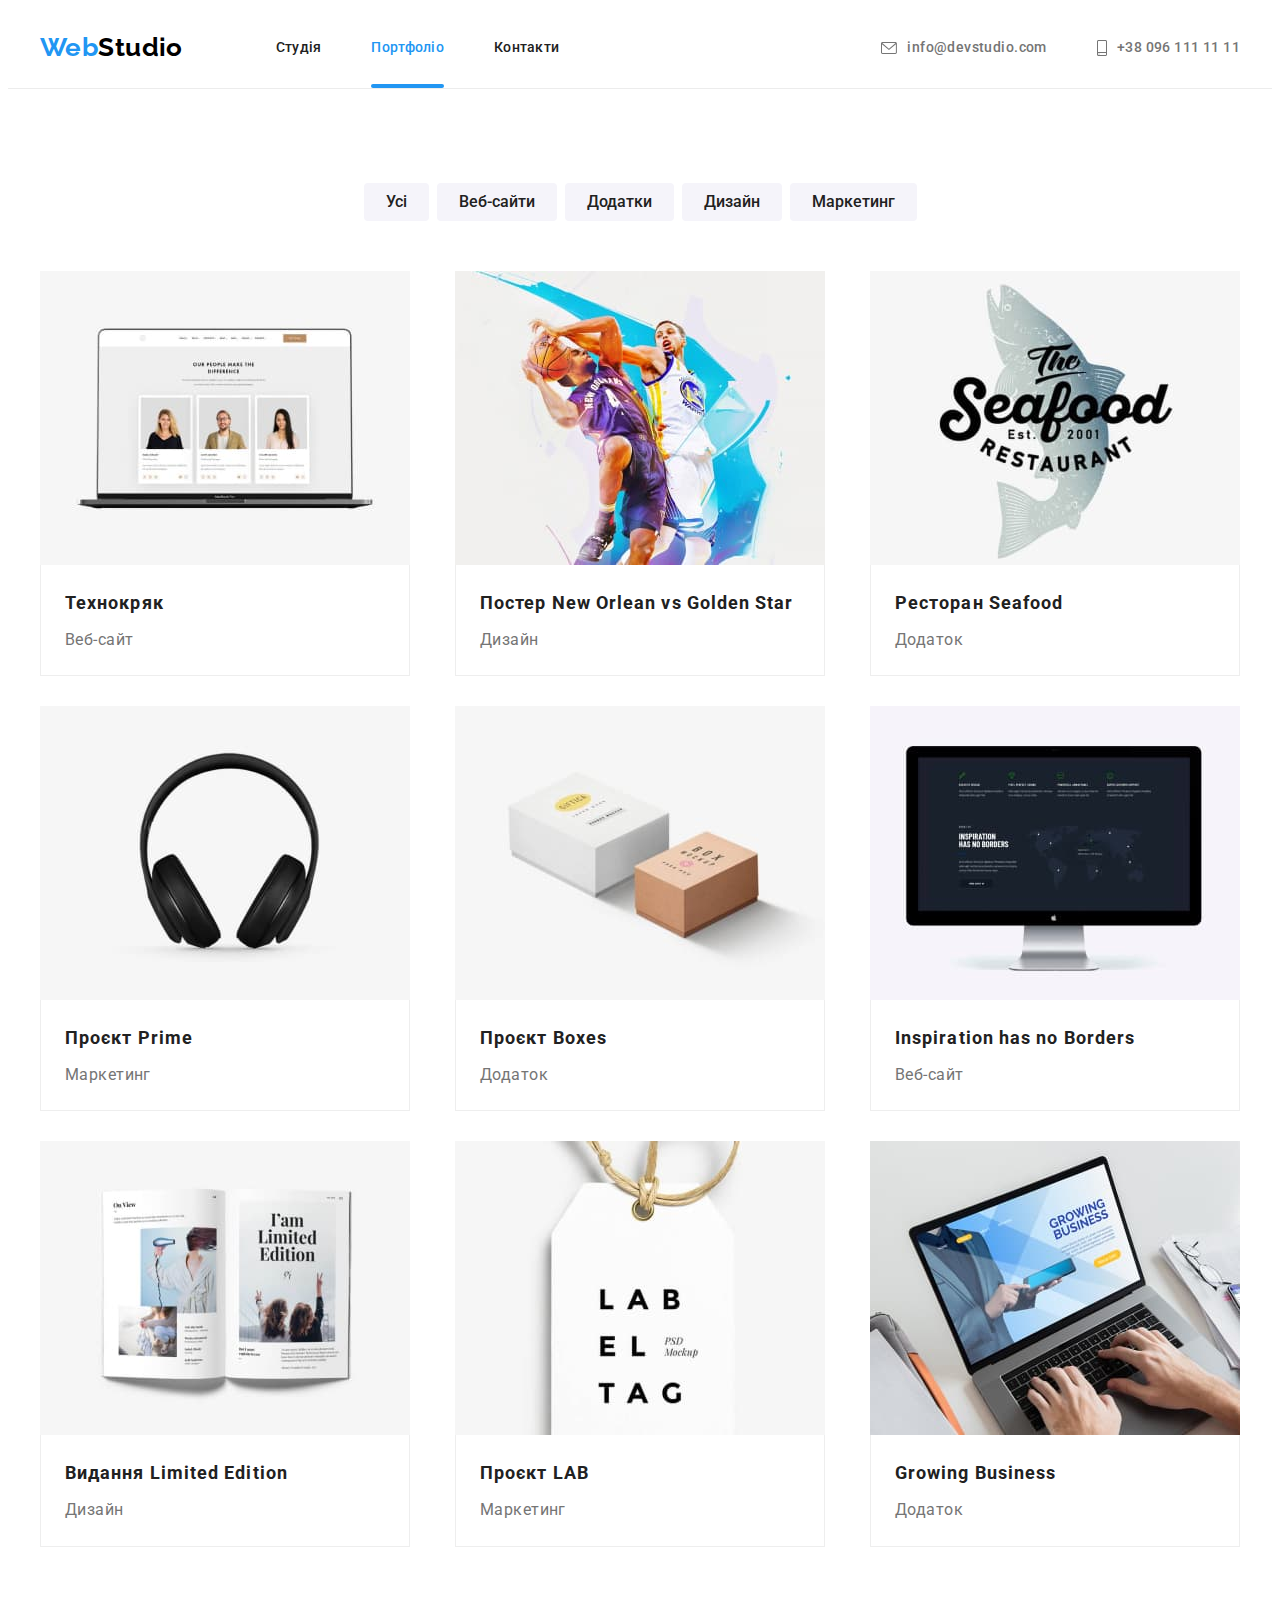
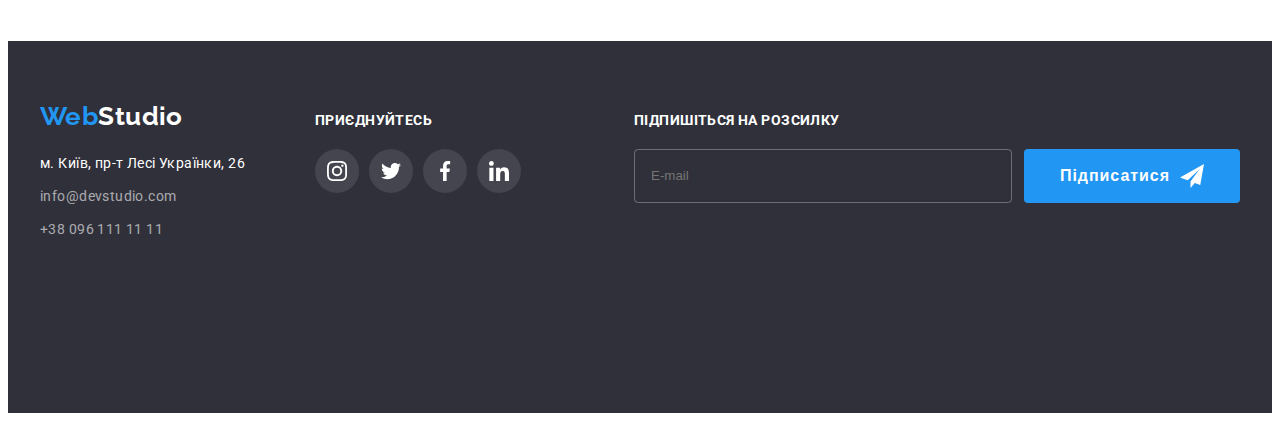
==== commit 2e768c7e: "виконане_HW-7" ====
--- a/portfolio.html
+++ b/portfolio.html
@@ -19,16 +19,15 @@
 			referrerpolicy="no-referrer"
 		/>
 		<link rel="stylesheet" href="./css/main.min.css" />
-		<link rel="stylesheet" href="styles/styles.css" />
 	</head>
 	<body>
 		<!-- Шапка -->
 		<header class="header">
-			<div class="container header-container">
+			<div class="container header__container">
 				<nav class="main-nav">
-					<a class="nav-link links" href="./index.html">
+					<a class="main-nav__link links" href="./index.html">
 						Web
-						<span class="nav-logo">Studio</span>
+						<span class="main-nav__logo">Studio</span>
 					</a>
 					<ul class="list nav-list">
 						<li class="list-item">
--- a/css/main.min.css
+++ b/css/main.min.css
@@ -1 +1 @@
-:root{--primary-text-color: #212121;--secondary-text-color: #757575;--blue-text-color: #2196F3;--white-text-color: #FFFFFF;--logo-text-color: #000000;--icon-text-color: #AFB1B8;--primary-backg-color: #FFFFFF;--secondary-back-color: #2F303A;--button-backg-color: #2196F3;--background-color: #F5F4FA;--animation: 250ms cubic-bezier(0.4, 0, 0.2, 1)}.hidden-title{position:absolute;width:1px;height:1px;margin:-1px;border:0;padding:0;white-space:nowrap;-webkit-clip-path:inset(100%);clip-path:inset(100%);clip:rect(0 0 0 0);overflow:hidden}body{font-family:"Roboto",sans-serif;font-size:14px;letter-spacing:.03em;color:var(--primary-text-color)}.section{padding-top:94px;padding-bottom:94px}h1,h2,h3,p{margin-top:0;margin-bottom:0}.list{list-style:none;padding:0;margin:0}.links{text-decoration:none}img{display:block;max-width:100%;height:auto}.container{width:1200px;padding-left:15px;padding-right:15px;margin-left:auto;margin-right:auto}.header{border-bottom:1px solid #ececec}.header-container{display:-webkit-box;display:-ms-flexbox;display:flex;-webkit-box-align:center;-ms-flex-align:center;align-items:center}.main-nav{display:-webkit-box;display:-ms-flexbox;display:flex;-webkit-box-align:center;-ms-flex-align:center;align-items:center;gap:93px}.nav-list{display:-webkit-box;display:-ms-flexbox;display:flex;gap:50px;-webkit-box-align:center;-ms-flex-align:center;align-items:center}.header-contact{display:-webkit-box;display:-ms-flexbox;display:flex;gap:50px;margin-left:auto}.nav-link{padding-top:24px;padding-bottom:25px;color:var(--blue-text-color);font-family:"Raleway";font-weight:700;font-size:26px;line-height:1.19}.nav-logo{color:var(--logo-text-color)}.link-blue{color:var(--blue-text-color)}.item-link{position:relative;padding-top:32px;padding-bottom:32px;color:var(--primary-text-color);font-weight:500;line-height:1.14;letter-spacing:.02em;-webkit-transition:color var(--animation);transition:color var(--animation)}.item-link:hover,.item-link:focus{color:var(--blue-text-color)}.link-current::after{content:"";position:absolute;display:block;left:0;bottom:-1%;width:100%;height:4px;background-color:var(--button-backg-color);border-radius:2px}.contacts{display:-webkit-box;display:-ms-flexbox;display:flex;-webkit-box-align:center;-ms-flex-align:center;align-items:center;gap:10px;color:var(--secondary-text-color);font-weight:500;line-height:1.14;-webkit-transition:color var(--animation);transition:color var(--animation)}.contacts:hover,.contacts:focus{color:var(--blue-text-color)}.contact-icon{fill:currentColor}.sections{max-width:1600px;height:600px;margin-left:auto;margin-right:auto;background-image:-webkit-gradient(linear, left top, right top, from(rgba(47, 48, 58, 0.4)), to(rgba(47, 48, 58, 0.4))),url(../images/icons/Img.jpg);background-image:linear-gradient(to right, rgba(47, 48, 58, 0.4), rgba(47, 48, 58, 0.4)),url(../images/icons/Img.jpg);background-repeat:no-repeat;background-size:cover;background-position:center;padding-top:200px;padding-bottom:200px;background-color:var(--secondary-back-color)}.sections__title{margin-bottom:30px;margin-left:auto;margin-right:auto;width:696px;color:var(--white-text-color);font-weight:900;font-size:44px;line-height:1.36;text-align:center;letter-spacing:.06em;text-transform:uppercase}.sections__button{display:block;margin:0 auto;padding:10px 32px;color:var(--white-text-color);background-color:var(--button-backg-color);-webkit-box-shadow:0px 4px 4px rgba(0,0,0,.15);box-shadow:0px 4px 4px rgba(0,0,0,.15);border-radius:4px;cursor:pointer;border:none;font-family:"Roboto";font-weight:700;font-size:16px;line-height:1.87;letter-spacing:.06em}.features-list{display:-webkit-box;display:-ms-flexbox;display:flex;gap:30px}.title-features{margin-bottom:10px;font-weight:700;font-size:14px;line-height:1.14;text-transform:uppercase}.subtitle-features{color:var(--secondary-text-color);font-style:normal;line-height:1.71}.icon-features{display:-webkit-box;display:-ms-flexbox;display:flex;-webkit-box-pack:center;-ms-flex-pack:center;justify-content:center;-webkit-box-align:center;-ms-flex-align:center;align-items:center;background-color:var(--background-color);border-radius:4px;width:270px;height:120px;margin-bottom:30px}.section-work-process{padding-top:0px}.list-work-process{display:-webkit-box;display:-ms-flexbox;display:flex;gap:30px;-webkit-box-pack:justify;-ms-flex-pack:justify;justify-content:space-between}.subject,.subject-team{margin-bottom:50px;font-weight:700;font-size:36px;line-height:1.17;text-align:center}.work-container{position:relative}.work-text{position:absolute;bottom:0;width:100%;height:70px;display:-webkit-box;display:-ms-flexbox;display:flex;-webkit-box-pack:center;-ms-flex-pack:center;justify-content:center;-webkit-box-align:center;-ms-flex-align:center;align-items:center;font-weight:700;line-height:1.14;text-align:center;text-transform:uppercase;color:var(--white-text-color);background-color:rgba(47,48,58,.8)}.list-team{display:-webkit-box;display:-ms-flexbox;display:flex;gap:30px;-webkit-box-pack:justify;-ms-flex-pack:justify;justify-content:space-between}.picture-team{margin-bottom:30px}.section-team{background-color:var(--background-color)}.item-team{background-color:var(--primary-backg-color);-webkit-box-shadow:0px 1px 3px rgba(0,0,0,.12),0px 1px 1px rgba(0,0,0,.14),0px 2px 1px rgba(0,0,0,.2);box-shadow:0px 1px 3px rgba(0,0,0,.12),0px 1px 1px rgba(0,0,0,.14),0px 2px 1px rgba(0,0,0,.2);border-radius:0px 0px 4px 4px}.title-team{margin-bottom:10px;font-weight:500;font-size:16px;line-height:1.19;text-align:center}.subtitle-team{margin-bottom:16px;color:var(--secondary-text-color);font-size:16px;line-height:1.19;text-align:center}.icon-team-list{display:-webkit-box;display:-ms-flexbox;display:flex;-webkit-box-pack:center;-ms-flex-pack:center;justify-content:center;gap:10px;margin-bottom:30px}.link-team-icon{display:-webkit-box;display:-ms-flexbox;display:flex;-webkit-box-align:center;-ms-flex-align:center;align-items:center;-webkit-box-pack:center;-ms-flex-pack:center;justify-content:center;width:44px;height:44px;border-radius:50%;color:var(--icon-text-color);background-color:var(--primary-backg-color);-webkit-transition:color var(--animation),background-color var(--animation);transition:color var(--animation),background-color var(--animation)}.socials-icon{fill:currentColor}.link-team-icon:hover,.link-team-icon:focus{color:var(--white-text-color);background-color:var(--blue-text-color)}.title-clients{font-style:normal;font-weight:700;font-size:36px;line-height:1.16;text-align:center;margin-bottom:50px}.icon-clients-list{display:-webkit-box;display:-ms-flexbox;display:flex;-webkit-box-pack:center;-ms-flex-pack:center;justify-content:center;gap:30px}.link-clients-icon{display:-webkit-box;display:-ms-flexbox;display:flex;-webkit-box-align:center;-ms-flex-align:center;align-items:center;-webkit-box-pack:center;-ms-flex-pack:center;justify-content:center;width:170px;height:92px;border:1px solid;border-radius:4px;color:var(--icon-text-color);background-color:var(--primary-backg-color);-webkit-transition:color var(--animation);transition:color var(--animation)}.logo-icon{fill:currentColor}.link-clients-icon:hover,.link-clients-icon:focus{color:var(--button-backg-color)}.container-portfolio{padding:20px 24px;border-left:1px solid #eee;border-right:1px solid #eee;border-bottom:1px solid #eee}.items-btn{display:-webkit-box;display:-ms-flexbox;display:flex;-webkit-box-pack:center;-ms-flex-pack:center;justify-content:center;gap:8px;margin-bottom:50px}.items-portfolio{display:-webkit-box;display:-ms-flexbox;display:flex;-ms-flex-wrap:wrap;flex-wrap:wrap;-webkit-box-pack:justify;-ms-flex-pack:justify;justify-content:space-between;gap:30px}.btn-portfolio{padding:6px 22px;color:var(--primary-text-color);background-color:var(--background-color);font-family:"Roboto";font-weight:500;font-size:16px;line-height:1.6;border-radius:4px;cursor:pointer;border:none;-webkit-transition:color var(--animation),background-color var(--animation),-webkit-box-shadow var(--animation);transition:color var(--animation),background-color var(--animation),-webkit-box-shadow var(--animation);transition:color var(--animation),background-color var(--animation),box-shadow var(--animation);transition:color var(--animation),background-color var(--animation),box-shadow var(--animation),-webkit-box-shadow var(--animation)}.btn-portfolio:hover,.btn-portfolio:focus{color:var(--white-text-color);background-color:var(--button-backg-color);-webkit-box-shadow:0px 3px 1px rgba(0,0,0,.1),0px 1px 2px rgba(0,0,0,.08),0px 2px 2px rgba(0,0,0,.12);box-shadow:0px 3px 1px rgba(0,0,0,.1),0px 1px 2px rgba(0,0,0,.08),0px 2px 2px rgba(0,0,0,.12)}.title-portfolio{margin-bottom:4px;color:var(--primary-text-color);font-weight:700;font-size:18px;line-height:2;letter-spacing:.06em}.text-portfolio{color:var(--secondary-text-color);font-size:16px;line-height:1.9}.link-portfolio{display:block;-webkit-transition:-webkit-box-shadow var(--animation);transition:-webkit-box-shadow var(--animation);transition:box-shadow var(--animation);transition:box-shadow var(--animation), -webkit-box-shadow var(--animation)}.link-portfolio:hover,.link-portfolio:focus{-webkit-box-shadow:0px 1px 1px rgba(0,0,0,.12),0px 4px 4px rgba(0,0,0,.06),1px 4px 6px rgba(0,0,0,.16);box-shadow:0px 1px 1px rgba(0,0,0,.12),0px 4px 4px rgba(0,0,0,.06),1px 4px 6px rgba(0,0,0,.16)}.container-img{position:relative;overflow:hidden}.overlay{position:absolute;top:0;left:0;-webkit-transform:translateY(100%);transform:translateY(100%);width:100%;height:100%;display:-webkit-box;display:-ms-flexbox;display:flex;-webkit-box-align:center;-ms-flex-align:center;align-items:center;-webkit-box-pack:center;-ms-flex-pack:center;justify-content:center;padding:63px 24px;background-color:rgba(33,150,243,.9);-webkit-transition:-webkit-transform var(--animation);transition:-webkit-transform var(--animation);transition:transform var(--animation);transition:transform var(--animation), -webkit-transform var(--animation)}.overlay-text{font-size:18px;line-height:1.55;color:var(--white-text-color)}.link-portfolio:hover .overlay{-webkit-transform:translateY(0);transform:translateY(0)}.footer{max-width:1600px;height:252px;margin-left:auto;margin-right:auto;background-color:var(--secondary-back-color);padding-top:60px;padding-bottom:60px}.footer-link{color:var(--blue-text-color);font-family:"Raleway";font-weight:700;font-size:26px;line-height:1.19}.logo-footer{color:var(--white-text-color)}.link-footer{color:rgba(255,255,255,.6);font-style:normal;line-height:1.71;-webkit-transition:color var(--animation);transition:color var(--animation)}.link-footer:hover,.link-footer:focus{color:var(--blue-text-color)}.items-footer{margin-top:20px}.footer-item:not(:last-child){margin-bottom:9px}.address{color:var(--white-text-color)}.text-footer{margin-bottom:20px;font-weight:700;line-height:1.14;text-transform:uppercase;color:var(--white-text-color)}.footer-list-icon{display:-webkit-box;display:-ms-flexbox;display:flex;gap:10px}.container-unifying{display:-webkit-box;display:-ms-flexbox;display:flex;-webkit-box-align:baseline;-ms-flex-align:baseline;align-items:baseline}.footer-container{margin-right:70px}.footer-subscribe{margin-left:auto}.link-footer-icon{display:-webkit-box;display:-ms-flexbox;display:flex;-webkit-box-align:center;-ms-flex-align:center;align-items:center;-webkit-box-pack:center;-ms-flex-pack:center;justify-content:center;width:44px;height:44px;border-radius:50%;color:var(--white-text-color);background-color:rgba(255,255,255,.1);-webkit-transition:background-color var(--animation);transition:background-color var(--animation)}.footer-socials-icon{fill:currentColor}.link-footer-icon:hover,.link-footer-icon:focus{background-color:var(--blue-text-color)}.footer-title{font-weight:700;font-size:14px;line-height:1.14;text-transform:uppercase;color:var(--white-text-color);margin-bottom:20px}.footer-form{display:-webkit-box;display:-ms-flexbox;display:flex;gap:12px}.footer-subscribe-input{width:358px;height:50px;padding-left:16px;color:rgba(255,255,255,.6);background-color:inherit;border:1px solid rgba(255,255,255,.3);border-radius:4px}.button-serv-footer{display:-webkit-box;display:-ms-flexbox;display:flex;-webkit-box-align:center;-ms-flex-align:center;align-items:center;-webkit-box-pack:center;-ms-flex-pack:center;justify-content:center;gap:10px;padding:10px 32px;margin:0 auto;background-color:var(--button-backg-color);color:var(--white-text-color);font-weight:700;font-size:16px;line-height:1.87;cursor:pointer;border:none;border-radius:4px;min-width:216px;letter-spacing:.06em}.social-item{fill:currentColor}.backdrop{position:fixed;top:0;left:0;z-index:10;opacity:1;-webkit-transform:translateY(0%);transform:translateY(0%);width:100%;height:100%;background:rgba(0,0,0,.2);visibility:visible;-webkit-transition:opacity 500ms linear,visibility 500ms linear,-webkit-transform 500ms linear;transition:opacity 500ms linear,visibility 500ms linear,-webkit-transform 500ms linear;transition:opacity 500ms linear,visibility 500ms linear,transform 500ms linear;transition:opacity 500ms linear,visibility 500ms linear,transform 500ms linear,-webkit-transform 500ms linear}.backdrop.is-hidden{opacity:0;pointer-events:none;visibility:hidden;-webkit-transform:translateY(-100%);transform:translateY(-100%)}.modal{position:absolute;top:50%;left:50%;-webkit-transform:translate(-50%, -50%);transform:translate(-50%, -50%);min-width:528px;min-height:581px;padding:40px;background-color:var(--primary-backg-color);-webkit-box-shadow:0px 1px 3px rgba(0,0,0,.12),0px 1px 1px rgba(0,0,0,.14),0px 2px 1px rgba(0,0,0,.2);box-shadow:0px 1px 3px rgba(0,0,0,.12),0px 1px 1px rgba(0,0,0,.14),0px 2px 1px rgba(0,0,0,.2);border-radius:4px}.modal-btn{position:absolute;top:8px;right:8px;display:-webkit-box;display:-ms-flexbox;display:flex;-webkit-box-align:center;-ms-flex-align:center;align-items:center;-webkit-box-pack:center;-ms-flex-pack:center;justify-content:center;width:30px;height:30px;border-radius:50%;border:1px solid rgba(0,0,0,.1);background-color:var(--primary-backg-color);cursor:pointer;-webkit-transition:color var(--animation);transition:color var(--animation)}.modal-btn:hover{color:var(--blue-text-color)}.close-icon{fill:currentColor}.register-form-title{display:block;font-weight:700;font-size:20px;line-height:1.15;text-align:center;margin-bottom:12px}.register-form-group{margin-bottom:20px}.register-form-field{position:relative;display:block;margin-bottom:10px}.register-form-label{display:block;font-weight:400;font-size:12px;line-height:1.17;letter-spacing:.01em;color:var(--secondary-text-color)}.register-form-input{width:100%;height:40px;padding-left:42px;padding-right:42px;margin-top:4px;border:1px solid rgba(33,33,33,.2);border-radius:4px;outline:rgba(0,0,0,0);-webkit-transition:border-color 250ms cubic-bezier(0.4, 0, 0.2, 1);transition:border-color 250ms cubic-bezier(0.4, 0, 0.2, 1)}.register-form-input:focus,.register-form-input:hover{border-color:var(--button-backg-color)}.register-form-input:hover+.register-form-icon{fill:var(--button-backg-color)}.register-form-input:focus+.register-form-icon{fill:var(--button-backg-color)}.register-form-icon{position:absolute;top:65%;left:10px;-webkit-transform:translateY(-50%);transform:translateY(-50%);-webkit-transition:fill 250ms cubic-bezier(0.4, 0, 0.2, 1);transition:fill 250ms cubic-bezier(0.4, 0, 0.2, 1)}.register-form-heading{display:block;margin-bottom:4px;font-weight:400;font-size:12px;line-height:1.17;letter-spacing:.01em;color:var(--secondary-text-color)}.register-form-message{display:block;width:100%;height:120px;padding:18px;resize:none;outline:rgba(0,0,0,0);border:1px solid rgba(33,33,33,.2);border-radius:4px;font-size:12px;-webkit-transition:border-color 250ms cubic-bezier(0.4, 0, 0.2, 1);transition:border-color 250ms cubic-bezier(0.4, 0, 0.2, 1)}.register-form-message:focus,.register-form-message:hover{border-color:var(--button-backg-color)}.register-form-agreement{display:-webkit-box;display:-ms-flexbox;display:flex;-webkit-box-align:center;-ms-flex-align:center;align-items:center;-webkit-box-pack:center;-ms-flex-pack:center;justify-content:center;gap:8px;margin-bottom:30px}.icon-checked{opacity:0;-webkit-transition:opacity 250ms cubic-bezier(0.4, 0, 0.2, 1);transition:opacity 250ms cubic-bezier(0.4, 0, 0.2, 1)}.register-form-checkbox:checked+.register-form-icons .icon-checked{opacity:1}.icon-unchecked{opacity:1;-webkit-transition:opacity 250ms cubic-bezier(0.4, 0, 0.2, 1);transition:opacity 250ms cubic-bezier(0.4, 0, 0.2, 1)}.register-form-checkbox:checked+.register-form-icons .icon-unchecked{opacity:0}.register-form-desc{font-weight:400;font-size:14px;line-height:1.71;letter-spacing:.03em;color:var(--secondary-text-color)}.register-form-link{color:var(--blue-text-color)}.button-server{display:block;padding:10px 52px;margin:0 auto;font-family:inherit;background-color:var(--button-backg-color);color:var(--white-text-color);font-weight:700;font-size:16px;line-height:1.87;cursor:pointer;border:none;border-radius:4px;min-width:200px;-webkit-box-align:center;-ms-flex-align:center;align-items:center;letter-spacing:.06em}/*# sourceMappingURL=main.min.css.map */+:root{--primary-text-color: #212121;--secondary-text-color: #757575;--blue-text-color: #2196F3;--white-text-color: #FFFFFF;--logo-text-color: #000000;--icon-text-color: #AFB1B8;--primary-backg-color: #FFFFFF;--secondary-back-color: #2F303A;--button-backg-color: #2196F3;--background-color: #F5F4FA;--animation: 250ms cubic-bezier(0.4, 0, 0.2, 1)}.hidden-title{position:absolute;width:1px;height:1px;margin:-1px;border:0;padding:0;white-space:nowrap;-webkit-clip-path:inset(100%);clip-path:inset(100%);clip:rect(0 0 0 0);overflow:hidden}body{font-family:"Roboto",sans-serif;font-size:14px;letter-spacing:.03em;color:var(--primary-text-color)}.section{padding-top:94px;padding-bottom:94px}h1,h2,h3,p{margin-top:0;margin-bottom:0}.list{list-style:none;padding:0;margin:0}.links{text-decoration:none}img{display:block;max-width:100%;height:auto}.container{width:1200px;padding-left:15px;padding-right:15px;margin-left:auto;margin-right:auto}.subject,.subject-team,.clients-section__title{margin-bottom:50px;font-weight:700;font-size:36px;line-height:1.17;text-align:center}.header{border-bottom:1px solid #ececec}.header__container{display:-webkit-box;display:-ms-flexbox;display:flex;-webkit-box-align:center;-ms-flex-align:center;align-items:center}.main-nav{display:-webkit-box;display:-ms-flexbox;display:flex;-webkit-box-align:center;-ms-flex-align:center;align-items:center;gap:93px}.main-nav__link{display:-webkit-box;display:-ms-flexbox;display:flex;padding-top:24px;padding-bottom:25px;color:var(--blue-text-color);font-family:"Raleway";font-weight:700;font-size:26px;line-height:1.19}.main-nav__logo{color:var(--logo-text-color)}.nav-list{display:-webkit-box;display:-ms-flexbox;display:flex;gap:50px;-webkit-box-align:center;-ms-flex-align:center;align-items:center}.header-contact{display:-webkit-box;display:-ms-flexbox;display:flex;gap:50px;margin-left:auto}.link-blue{color:var(--blue-text-color)}.item-link{position:relative;padding-top:32px;padding-bottom:32px;color:var(--primary-text-color);font-weight:500;line-height:1.14;letter-spacing:.02em;-webkit-transition:color var(--animation);transition:color var(--animation)}.item-link:hover,.item-link:focus{color:var(--blue-text-color)}.link-current::after{content:"";position:absolute;display:block;left:0;bottom:-1%;width:100%;height:4px;background-color:var(--button-backg-color);border-radius:2px}.contacts{display:-webkit-box;display:-ms-flexbox;display:flex;-webkit-box-align:center;-ms-flex-align:center;align-items:center;gap:10px;color:var(--secondary-text-color);font-weight:500;line-height:1.14;-webkit-transition:color var(--animation);transition:color var(--animation)}.contacts:hover,.contacts:focus{color:var(--blue-text-color)}.contact-icon{fill:currentColor}.sections{max-width:1600px;height:600px;margin-left:auto;margin-right:auto;background-image:-webkit-gradient(linear, left top, right top, from(rgba(47, 48, 58, 0.4)), to(rgba(47, 48, 58, 0.4))),url(../images/icons/Img.jpg);background-image:linear-gradient(to right, rgba(47, 48, 58, 0.4), rgba(47, 48, 58, 0.4)),url(../images/icons/Img.jpg);background-repeat:no-repeat;background-size:cover;background-position:center;padding-top:200px;padding-bottom:200px;background-color:var(--secondary-back-color)}.sections__title{margin-bottom:30px;margin-left:auto;margin-right:auto;width:696px;color:var(--white-text-color);font-weight:900;font-size:44px;line-height:1.36;text-align:center;letter-spacing:.06em;text-transform:uppercase}.sections__button{display:block;margin:0 auto;padding:10px 32px;color:var(--white-text-color);background-color:var(--button-backg-color);-webkit-box-shadow:0px 4px 4px rgba(0,0,0,.15);box-shadow:0px 4px 4px rgba(0,0,0,.15);border-radius:4px;cursor:pointer;border:none;font-family:"Roboto";font-weight:700;font-size:16px;line-height:1.87;letter-spacing:.06em}.features__list{display:-webkit-box;display:-ms-flexbox;display:flex;gap:30px}.features__title{margin-bottom:10px;font-weight:700;font-size:14px;line-height:1.14;text-transform:uppercase}.features__subtitle{color:var(--secondary-text-color);line-height:1.71}.features__containers{display:-webkit-box;display:-ms-flexbox;display:flex;-webkit-box-pack:center;-ms-flex-pack:center;justify-content:center;-webkit-box-align:center;-ms-flex-align:center;align-items:center;background-color:var(--background-color);border-radius:4px;width:270px;height:120px;margin-bottom:30px}.work-process{padding-top:0px}.work-process__list{display:-webkit-box;display:-ms-flexbox;display:flex;gap:30px;-webkit-box-pack:justify;-ms-flex-pack:justify;justify-content:space-between}.work-container{position:relative}.work-container__text{position:absolute;bottom:0;width:100%;height:70px;display:-webkit-box;display:-ms-flexbox;display:flex;-webkit-box-pack:center;-ms-flex-pack:center;justify-content:center;-webkit-box-align:center;-ms-flex-align:center;align-items:center;font-weight:700;line-height:1.14;text-align:center;text-transform:uppercase;color:var(--white-text-color);background-color:rgba(47,48,58,.8)}.section-team{background-color:var(--background-color)}.section-team__list{display:-webkit-box;display:-ms-flexbox;display:flex;gap:30px;-webkit-box-pack:justify;-ms-flex-pack:justify;justify-content:space-between}.section-team__picture{margin-bottom:30px}.section-team__item{background-color:var(--primary-backg-color);-webkit-box-shadow:0px 1px 3px rgba(0,0,0,.12),0px 1px 1px rgba(0,0,0,.14),0px 2px 1px rgba(0,0,0,.2);box-shadow:0px 1px 3px rgba(0,0,0,.12),0px 1px 1px rgba(0,0,0,.14),0px 2px 1px rgba(0,0,0,.2);border-radius:0px 0px 4px 4px}.section-team__title{margin-bottom:10px;font-weight:500;font-size:16px;line-height:1.19;text-align:center}.section-team__subtitle{margin-bottom:16px;color:var(--secondary-text-color);font-size:16px;line-height:1.19;text-align:center}.socials-icon{display:-webkit-box;display:-ms-flexbox;display:flex;-webkit-box-pack:center;-ms-flex-pack:center;justify-content:center;gap:10px;margin-bottom:30px}.socials-icon__link{display:-webkit-box;display:-ms-flexbox;display:flex;-webkit-box-align:center;-ms-flex-align:center;align-items:center;-webkit-box-pack:center;-ms-flex-pack:center;justify-content:center;width:44px;height:44px;border-radius:50%;color:var(--icon-text-color);background-color:var(--primary-backg-color);-webkit-transition:color var(--animation),background-color var(--animation);transition:color var(--animation),background-color var(--animation)}.socials-icon__svg{fill:currentColor}.socials-icon__link:hover,.socials-icon__link:focus{color:var(--white-text-color);background-color:var(--blue-text-color)}.clients-section__list{display:-webkit-box;display:-ms-flexbox;display:flex;-webkit-box-pack:center;-ms-flex-pack:center;justify-content:center;gap:30px}.clients-section__link{display:-webkit-box;display:-ms-flexbox;display:flex;-webkit-box-align:center;-ms-flex-align:center;align-items:center;-webkit-box-pack:center;-ms-flex-pack:center;justify-content:center;width:170px;height:92px;border:1px solid;border-radius:4px;color:var(--icon-text-color);background-color:var(--primary-backg-color);-webkit-transition:color var(--animation);transition:color var(--animation)}.clients-section__icon{fill:currentColor}.clients-section__link:hover,.clients-section__link:focus{color:var(--button-backg-color)}.container-portfolio{padding:20px 24px;border-left:1px solid #eee;border-right:1px solid #eee;border-bottom:1px solid #eee}.items-btn{display:-webkit-box;display:-ms-flexbox;display:flex;-webkit-box-pack:center;-ms-flex-pack:center;justify-content:center;gap:8px;margin-bottom:50px}.items-portfolio{display:-webkit-box;display:-ms-flexbox;display:flex;-ms-flex-wrap:wrap;flex-wrap:wrap;-webkit-box-pack:justify;-ms-flex-pack:justify;justify-content:space-between;gap:30px}.btn-portfolio{padding:6px 22px;color:var(--primary-text-color);background-color:var(--background-color);font-family:"Roboto";font-weight:500;font-size:16px;line-height:1.6;border-radius:4px;cursor:pointer;border:none;-webkit-transition:color var(--animation),background-color var(--animation),-webkit-box-shadow var(--animation);transition:color var(--animation),background-color var(--animation),-webkit-box-shadow var(--animation);transition:color var(--animation),background-color var(--animation),box-shadow var(--animation);transition:color var(--animation),background-color var(--animation),box-shadow var(--animation),-webkit-box-shadow var(--animation)}.btn-portfolio:hover,.btn-portfolio:focus{color:var(--white-text-color);background-color:var(--button-backg-color);-webkit-box-shadow:0px 3px 1px rgba(0,0,0,.1),0px 1px 2px rgba(0,0,0,.08),0px 2px 2px rgba(0,0,0,.12);box-shadow:0px 3px 1px rgba(0,0,0,.1),0px 1px 2px rgba(0,0,0,.08),0px 2px 2px rgba(0,0,0,.12)}.title-portfolio{margin-bottom:4px;color:var(--primary-text-color);font-weight:700;font-size:18px;line-height:2;letter-spacing:.06em}.text-portfolio{color:var(--secondary-text-color);font-size:16px;line-height:1.9}.link-portfolio{display:block;-webkit-transition:-webkit-box-shadow var(--animation);transition:-webkit-box-shadow var(--animation);transition:box-shadow var(--animation);transition:box-shadow var(--animation), -webkit-box-shadow var(--animation)}.link-portfolio:hover,.link-portfolio:focus{-webkit-box-shadow:0px 1px 1px rgba(0,0,0,.12),0px 4px 4px rgba(0,0,0,.06),1px 4px 6px rgba(0,0,0,.16);box-shadow:0px 1px 1px rgba(0,0,0,.12),0px 4px 4px rgba(0,0,0,.06),1px 4px 6px rgba(0,0,0,.16)}.container-img{position:relative;overflow:hidden}.overlay{position:absolute;top:0;left:0;-webkit-transform:translateY(100%);transform:translateY(100%);width:100%;height:100%;display:-webkit-box;display:-ms-flexbox;display:flex;-webkit-box-align:center;-ms-flex-align:center;align-items:center;-webkit-box-pack:center;-ms-flex-pack:center;justify-content:center;padding:63px 24px;background-color:rgba(33,150,243,.9);-webkit-transition:-webkit-transform var(--animation);transition:-webkit-transform var(--animation);transition:transform var(--animation);transition:transform var(--animation), -webkit-transform var(--animation)}.overlay-text{font-size:18px;line-height:1.55;color:var(--white-text-color)}.link-portfolio:hover .overlay{-webkit-transform:translateY(0);transform:translateY(0)}.footer{max-width:1600px;height:252px;margin-left:auto;margin-right:auto;background-color:var(--secondary-back-color);padding-top:60px;padding-bottom:60px}.footer-link{display:-webkit-box;display:-ms-flexbox;display:flex;color:var(--blue-text-color);font-family:"Raleway";font-weight:700;font-size:26px;line-height:1.19}.logo-footer{color:var(--white-text-color)}.link-footer{color:rgba(255,255,255,.6);font-style:normal;line-height:1.71;-webkit-transition:color var(--animation);transition:color var(--animation)}.link-footer:hover,.link-footer:focus{color:var(--blue-text-color)}.items-footer{margin-top:20px}.footer-item:not(:last-child){margin-bottom:9px}.address{color:var(--white-text-color)}.text-footer{margin-bottom:20px;font-weight:700;line-height:1.14;text-transform:uppercase;color:var(--white-text-color)}.footer-list-icon{display:-webkit-box;display:-ms-flexbox;display:flex;gap:10px}.container-unifying{display:-webkit-box;display:-ms-flexbox;display:flex;-webkit-box-align:baseline;-ms-flex-align:baseline;align-items:baseline}.footer-container{margin-right:70px}.footer-subscribe{margin-left:auto}.link-footer-icon{display:-webkit-box;display:-ms-flexbox;display:flex;-webkit-box-align:center;-ms-flex-align:center;align-items:center;-webkit-box-pack:center;-ms-flex-pack:center;justify-content:center;width:44px;height:44px;border-radius:50%;color:var(--white-text-color);background-color:rgba(255,255,255,.1);-webkit-transition:background-color var(--animation);transition:background-color var(--animation)}.footer-socials-icon{fill:currentColor}.link-footer-icon:hover,.link-footer-icon:focus{background-color:var(--blue-text-color)}.footer-title{font-weight:700;font-size:14px;line-height:1.14;text-transform:uppercase;color:var(--white-text-color);margin-bottom:20px}.footer-form{display:-webkit-box;display:-ms-flexbox;display:flex;gap:12px}.footer-subscribe-input{width:358px;height:50px;padding-left:16px;color:rgba(255,255,255,.6);background-color:inherit;border:1px solid rgba(255,255,255,.3);border-radius:4px}.button-serv-footer{display:-webkit-box;display:-ms-flexbox;display:flex;-webkit-box-align:center;-ms-flex-align:center;align-items:center;-webkit-box-pack:center;-ms-flex-pack:center;justify-content:center;gap:10px;padding:10px 32px;margin:0 auto;background-color:var(--button-backg-color);color:var(--white-text-color);font-weight:700;font-size:16px;line-height:1.87;cursor:pointer;border:none;border-radius:4px;min-width:216px;letter-spacing:.06em}.social-item{fill:currentColor}.backdrop{position:fixed;top:0;left:0;z-index:10;opacity:1;-webkit-transform:translateY(0%);transform:translateY(0%);width:100%;height:100%;background:rgba(0,0,0,.2);visibility:visible;-webkit-transition:opacity 500ms linear,visibility 500ms linear,-webkit-transform 500ms linear;transition:opacity 500ms linear,visibility 500ms linear,-webkit-transform 500ms linear;transition:opacity 500ms linear,visibility 500ms linear,transform 500ms linear;transition:opacity 500ms linear,visibility 500ms linear,transform 500ms linear,-webkit-transform 500ms linear}.backdrop.is-hidden{opacity:0;pointer-events:none;visibility:hidden;-webkit-transform:translateY(-100%);transform:translateY(-100%)}.modal{position:absolute;top:50%;left:50%;-webkit-transform:translate(-50%, -50%);transform:translate(-50%, -50%);min-width:528px;min-height:581px;padding:40px;background-color:var(--primary-backg-color);-webkit-box-shadow:0px 1px 3px rgba(0,0,0,.12),0px 1px 1px rgba(0,0,0,.14),0px 2px 1px rgba(0,0,0,.2);box-shadow:0px 1px 3px rgba(0,0,0,.12),0px 1px 1px rgba(0,0,0,.14),0px 2px 1px rgba(0,0,0,.2);border-radius:4px}.modal-btn{position:absolute;top:8px;right:8px;display:-webkit-box;display:-ms-flexbox;display:flex;-webkit-box-align:center;-ms-flex-align:center;align-items:center;-webkit-box-pack:center;-ms-flex-pack:center;justify-content:center;width:30px;height:30px;border-radius:50%;border:1px solid rgba(0,0,0,.1);background-color:var(--primary-backg-color);cursor:pointer;-webkit-transition:color var(--animation);transition:color var(--animation)}.modal-btn:hover{color:var(--blue-text-color)}.close-icon{fill:currentColor}.register-form-title{display:block;font-weight:700;font-size:20px;line-height:1.15;text-align:center;margin-bottom:12px}.register-form-group{margin-bottom:20px}.register-form-field{position:relative;display:block;margin-bottom:10px}.register-form-label{display:block;font-weight:400;font-size:12px;line-height:1.17;letter-spacing:.01em;color:var(--secondary-text-color)}.register-form-input{width:100%;height:40px;padding-left:42px;padding-right:42px;margin-top:4px;border:1px solid rgba(33,33,33,.2);border-radius:4px;outline:rgba(0,0,0,0);-webkit-transition:border-color 250ms cubic-bezier(0.4, 0, 0.2, 1);transition:border-color 250ms cubic-bezier(0.4, 0, 0.2, 1)}.register-form-input:focus,.register-form-input:hover{border-color:var(--button-backg-color)}.register-form-input:hover+.register-form-icon{fill:var(--button-backg-color)}.register-form-input:focus+.register-form-icon{fill:var(--button-backg-color)}.register-form-icon{position:absolute;top:65%;left:10px;-webkit-transform:translateY(-50%);transform:translateY(-50%);-webkit-transition:fill 250ms cubic-bezier(0.4, 0, 0.2, 1);transition:fill 250ms cubic-bezier(0.4, 0, 0.2, 1)}.register-form-heading{display:block;margin-bottom:4px;font-weight:400;font-size:12px;line-height:1.17;letter-spacing:.01em;color:var(--secondary-text-color)}.register-form-message{display:block;width:100%;height:120px;padding:18px;resize:none;outline:rgba(0,0,0,0);border:1px solid rgba(33,33,33,.2);border-radius:4px;font-size:12px;-webkit-transition:border-color 250ms cubic-bezier(0.4, 0, 0.2, 1);transition:border-color 250ms cubic-bezier(0.4, 0, 0.2, 1)}.register-form-message:focus,.register-form-message:hover{border-color:var(--button-backg-color)}.register-form-agreement{display:-webkit-box;display:-ms-flexbox;display:flex;-webkit-box-align:center;-ms-flex-align:center;align-items:center;-webkit-box-pack:center;-ms-flex-pack:center;justify-content:center;gap:8px;margin-bottom:30px}.icon-checked{opacity:0;-webkit-transition:opacity 250ms cubic-bezier(0.4, 0, 0.2, 1);transition:opacity 250ms cubic-bezier(0.4, 0, 0.2, 1)}.register-form-checkbox:checked+.register-form-icons .icon-checked{opacity:1}.icon-unchecked{opacity:1;-webkit-transition:opacity 250ms cubic-bezier(0.4, 0, 0.2, 1);transition:opacity 250ms cubic-bezier(0.4, 0, 0.2, 1)}.register-form-checkbox:checked+.register-form-icons .icon-unchecked{opacity:0}.register-form-desc{font-weight:400;font-size:14px;line-height:1.71;letter-spacing:.03em;color:var(--secondary-text-color)}.register-form-link{color:var(--blue-text-color)}.button-server{display:block;padding:10px 52px;margin:0 auto;font-family:inherit;background-color:var(--button-backg-color);color:var(--white-text-color);font-weight:700;font-size:16px;line-height:1.87;cursor:pointer;border:none;border-radius:4px;min-width:200px;-webkit-box-align:center;-ms-flex-align:center;align-items:center;letter-spacing:.06em}/*# sourceMappingURL=main.min.css.map */